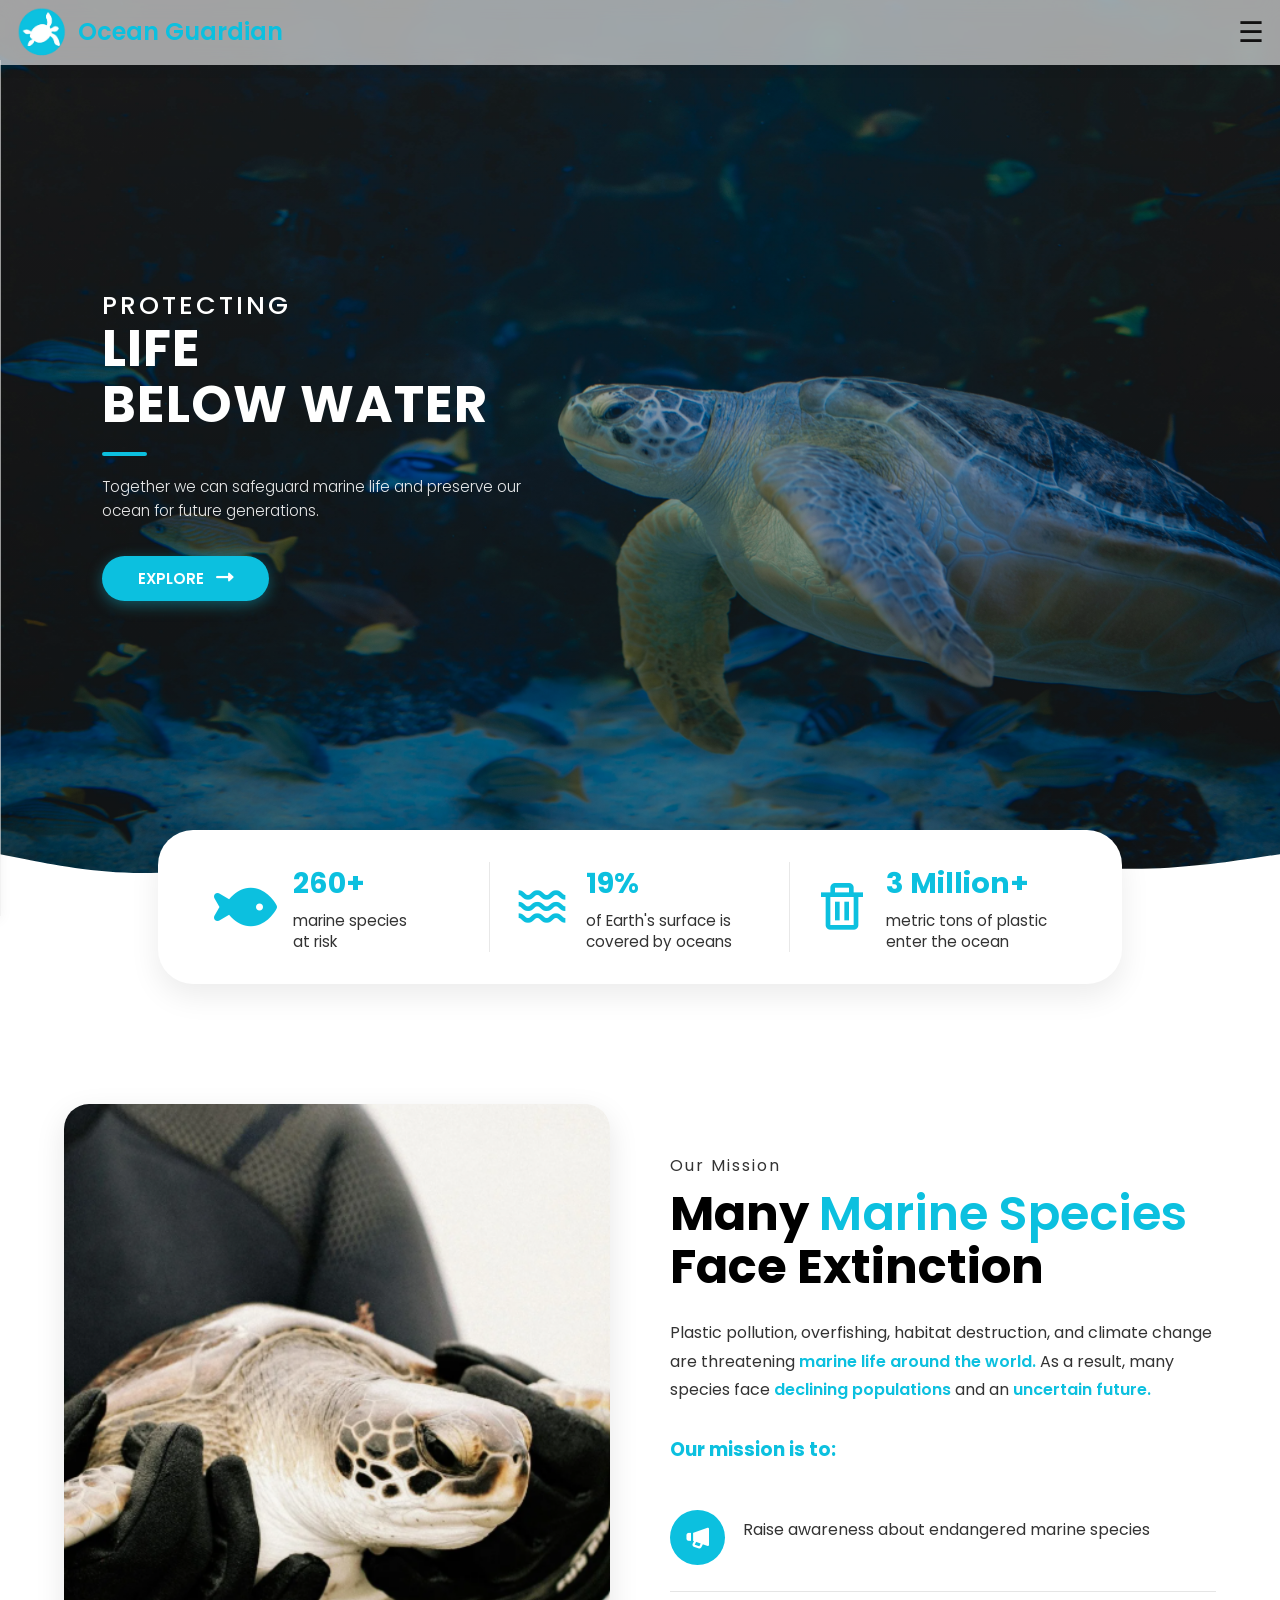
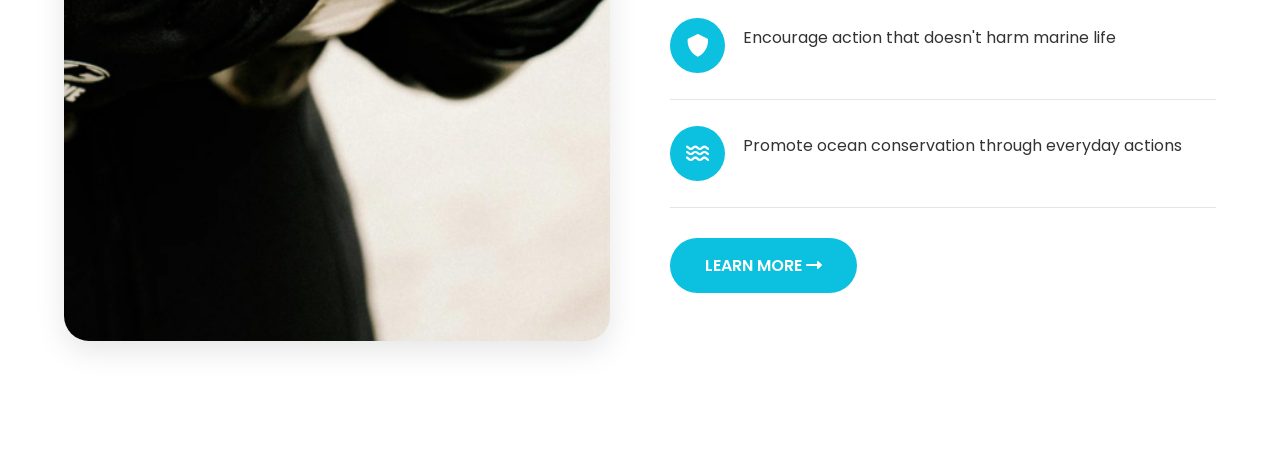
==== index.html @ 1fbb97ce "Add files via upload" ====
<!DOCTYPE html>
<html lang="en">
    <head>
        <meta charset="UTF-8">
        <meta name="viewport" content="width=device-width, initial-scale=1.0">
        <!-- Name & Icon-->
        <title>Ocean Guardian</title>
        <!-- CSS -->
        <link rel="stylesheet" href="style.css">
        <script src="https://unpkg.com/aos@2.3.4/dist/aos.js"></script>
        <link href="https://unpkg.com/aos@2.3.4/dist/aos.css" rel="stylesheet">
        <!-- Font Awesome -->
        <link rel="stylesheet" href="https://cdnjs.cloudflare.com/ajax/libs/font-awesome/6.0.0-beta3/css/all.min.css">
        <!-- Boxicons -->
        <link href='https://unpkg.com/boxicons@2.1.4/css/boxicons.min.css' rel='stylesheet'>
        <!-- Google Fonts -->
        <link href="https://fonts.googleapis.com/css2?family=Poppins:wght@300;400;500;600;700&display=swap" rel="stylesheet">
    </head>
    <body>
        <!--Top Nav Bar-->
        <nav class="top-navbar">
            <div class="logo">
                <img src="Image/oceanguardianlogo.png" alt="Ocean Guardian Logo">

                <div class="logo-text">
                    <h1>Ocean Guardian</h1>
                </div>
            </div>
            <div id="menuToggle" class="hamburger">☰</div>
        </nav>

        <nav id="sidebar" class="sidebar">
            <ul class="sidebar-menu">
                <li><a href="index.html"><i class="bx bx-home"></i> Home</a></li>
                <li class="dropdown">
                    <a href="#"><i class="bx bx-info-circle"></i> About <i class='bx bx-chevron-down dropdown-icon'></i></a>
                    <ul class="dropdown-menu">
                        <li><a href="#">Our Mission</a></li>
                        <li><a href="#">Why was Ocean Guardian Created</a></li>
                        <li><a href="#">FAQ</a></li>
                    </ul>
                </li>
                <a href="#"><i class="bx bx-search"></i> Explore</a>
                <a href="#"><i class="bx bx-bot"></i> Quiz</a>
                <li><a href="#"><i class="bx bx-envelope"></i> Contact</a></li>
            </ul>
        </nav>

        <section class="hero">
            <div class="hero-content" data-aos="fade-right" data-aos-duration="1000">
                <h2>PROTECTING</h2>
                <h1>LIFE <br><span class="highlight">BELOW WATER</span></h1>
                <hr class="hero-divider">
                <p>Together we can safeguard marine life and preserve our ocean for future generations.</p>
                <a href="#our-mission" class="cta-btn">EXPLORE <i class="fas fa-long-arrow-alt-right"></i></a>
            </div>

            <div class="wave-divider">
                <svg xmlns="http://www.w3.org/2000/svg" viewBox="0 0 1440 320" preserveAspectRatio="none">
                    <path fill="#ffffff" fill-opacity="1" d="M0,128L30,149.3C60,171,120,213,180,202.7C240,192,300,128,360,101.3C420,75,480,85,540,117.3C600,149,660,203,720,208C780,213,840,171,900,144C960,117,1020,107,1080,122.7C1140,139,1200,181,1260,186.7C1320,192,1380,160,1410,144L1440,128L1440,320L1410,320C1380,320,1320,320,1260,320C1200,320,1140,320,1080,320C1020,320,960,320,900,320C840,320,780,320,720,320C660,320,600,320,540,320C480,320,420,320,360,320C300,320,240,320,180,320C120,320,60,320,30,320L0,320Z"></path>
                </svg>
            </div>
        </section>

        <section class="stats-section">
            <div class="stats-container" data-aos="fade-up" data-aos-duration="1000">

                <div class="stat-item" data-aos="zoom-in" data-aos-duration="800">
                    <i class="fa-solid fa-fish"></i>
                    <div>
                        <h3><span class="counter" data-target="1000">0</span>+</h3>
                        <p>marine species<br>at risk</p>
                    </div>
                </div>

            <div class="stat-item" data-aos="zoom-in" data-aos-duration="1000">
                <i class="bx bx-water"></i>
                <div>
                    <h3><span class="counter" data-target="71">0</span>%</h3>
                    <p>of Earth's surface is<br>covered by oceans</p>
                </div>
            </div>

            <div class="stat-item" data-aos="zoom-in" data-aos-duration="1200">
                <i class="bx bx-trash"></i>
                <div>
                    <h3><span class="counter" data-target="11">0</span> Million+</h3>
                    <p>metric tons of plastic<br>enter the ocean</p>
                </div>
            </div>
        </section>

        <section class="our-mission" id="our-mission">
            <div class="our-mission-content">

                <div class="mission-image">
                    <img src="Image/homepageourmission.png" alt="Woman holding a sea turtle">
                </div>

                <div class="mission-text">
                    <span class="mission-subtitle" data-aos="fade-up" data-aos-duration="1000">Our Mission</span>
                    <h2 data-aos="fade-up" data-aos-duration="1000">Many <span class="mission-highlight">Marine Species</span><br> Face Extinction</h2>
                    <p data-aos="fade-up" data-aos-duration="1200">Plastic pollution, overfishing, habitat destruction, and climate change are threatening <span class="mission-highlight">marine life around the world.</span> As a result, many species face <span class="mission-highlight">declining populations</span> and an <span class="mission-highlight">uncertain future.</span></p>
                    <h3 data-aos="fade-up" data-aos-duration="1200">Our mission is to:</h3>

                    <div class="mission-item" data-aos="fade-up" data-aos-duration="1400">
                        <i class="bx bxs-megaphone"></i>
                        <p>Raise awareness about endangered marine species</p>
                    </div>

                    <div class="mission-item" data-aos="fade-up" data-aos-duration="1600">
                        <i class="bx bxs-shield"></i>
                        <p>Encourage action that doesn't harm marine life</p>
                    </div>

                    <div class="mission-item" data-aos="fade-up" data-aos-duration="1800">
                        <i class="bx bx-water"></i>
                        <p>Promote ocean conservation through everyday actions</p>
                    </div>

                    <a href="#" class="mission-btn" data-aos="fade-up" data-aos-duration="1000">
                        LEARN MORE <i class="fas fa-long-arrow-alt-right"></i>
                    </a>
                </div>
            </div>
        </section>

        <!-- JavaScript -->
        <script src="app.js"></script>
    </body>
</html>
---- style.css ----
html,
body {
    margin: 0;
    padding: 0;
    overflow-x: hidden;
    font-family: 'Poppins', sans-serif;
    scroll-behavior: smooth;
}

/* NavBar */

.top-navbar {
    position: fixed;
    top: 0;
    left: 0;
    width: 100%;
    height: 65px;
    background: rgba(255, 255, 255, 0.6);
    backdrop-filter: blur(10px);
    -webkit-backdrop-filter: blur(10px);
    display: flex;
    justify-content: space-between;
    align-items: center;
    padding: 0 1rem;
    color: #111;
    z-index: 1100;
    box-sizing: border-box;
}

.logo {
    color: #111;
    font-weight: 700;
    font-size: 1.4rem;
}

.hamburger {
    font-size: 1.8rem;
    cursor: pointer;
    color: #111;
    transition: transform 0.3s ease;
}

.hamburger:hover {
    transform: scale(1.1);
}

/* Side Bar */

.sidebar {
    position: fixed;
    top: 60px;
    left: -250px;
    width: 250px;
    height: calc(100% - 60px);
    background: rgba(255, 255, 255, 0.6);
    backdrop-filter: blur(14px);
    -webkit-backdrop-filter: blur(14px);
    border-right: 1px solid rgba(0,0,0,0.05);
    transition: left 0.3s ease;
    z-index: 1050;
    padding-top: 1rem;
}

.sidebar.active {
    left: 0;
}

.sidebar-header {
    text-align: center;
    padding: 10px 0;
    font-size: 1.5rem;
    font-weight: bold;
    border-bottom: 1px solid rgba(255, 255, 255, 0.1);
}

.sidebar-menu {
    list-style: none;
    padding: 0;
    margin: 0;
}

.sidebar-menu li {
    position: relative;
}

.sidebar-menu a {
    display: flex;
    align-items: center;
    padding: 0.75rem 1rem;
    text-decoration: none;
    color: #111;
    font-size: 1rem;
    transition: background 0.3s ease, color 0.3s ease;
    cursor: pointer;
}

.sidebar-menu a i {
    margin-right: 0.75rem;
    font-size: 1.2rem;
}

.sidebar-menu a:hover,
.sidebar-menu li.active {
    background: rgba(0, 0, 0, 0.05);
}

.dropdown-menu {
    list-style: none;
    padding: 0;
    display: none;
    flex-direction: column;
}

.dropdown-menu li a {
    padding-left: 40px;
    font-size: 0.95rem;
}

.dropdown.active .dropdown-menu {
    display: flex;
}

.dropdown-icon {
    color: #000;
    margin-left: auto;
    transition: transfrom 0.3s ease;
}

.dropdown.active .dropdown-icon {
    transform: rotate(180deg);
}

.top-navbar, .sidebar {
    box-shadow: 0 4px 12px rgba(0,0,0,0.05);
}

.logo {
    display: flex;
    align-items: center;
    gap: 10px;
    color: #111;
    font-weight: 700;
    font-size: 1.4rem;
}

.logo img {
    width: 52px;
    height: 52px;
    object-fit: contain;
}

.logo-text {
    display: flex;
    flex-direction: column;
}

.logo-text h1 {
    margin: 0 0 2px 0;
    font-size: 1.5rem;
    line-height: 1;
    color: #0cc0df;
    font-weight: 600;
}

.logo-text p {
    margin: 0;
    font-size: 0.8rem;
    color: #444;
    font-weight: 600;
}

/* Hero Section */

.hero {
    margin-top: 0;
    height: 100vh;
    width: 100vw;
    position: relative;
    background: linear-gradient(rgba(0, 0, 0, 0.25), rgba(0, 0, 0, 0.45)), url('Image/herosectionimage.jpg') no-repeat center center/cover;
    display: flex;
    align-items: center;
    padding: 0 8%;
    box-sizing: border-box;
    overflow: hidden;
    transition: margin-left 0.3s ease, width 0.3s ease;
}

.hero-content {
    max-width: 480px;
    color: #ffffff;
    z-index: 10;
    transition: max-width 0.3s ease;
}

.hero-content h2 {
    font-size: 1.6rem;
    font-weight: 500;
    letter-spacing: 3px;
    margin: 0 0 0.5rem 0;
    line-height: 0.5;
}

.hero-content h1 {
    font-size: 3.2rem;
    font-weight: 700;
    letter-spacing: 1px;
    margin: 0 0 1.2rem 0;
    line-height: 1.1;
}

.hero-content p {
    font-size: 0.95rem;
    font-weight: 300;
    line-height: 1.6;
    margin-bottom: 2rem;
    max-width: 420px;
    color: rgba(255, 255, 255, 0.9);
}

/* Divider */
.hero-divider {
    width: 45px;
    max-width: 45px;
    height: 4px;
    background-color: #0cc0df;
    border: none;
    margin: 1.2rem 0;
    border-radius: 2px;
}

/* Call to Action Button */
.cta-btn {
    display: inline-flex;
    align-items: center;
    gap: 12px;
    background-color: #0cc0df;
    color: #ffffff;
    text-decoration: none;
    padding: 0.7rem 2.2rem;
    font-size: 0.95rem;
    font-weight: 600;
    border-radius: 50px;
    transition: background 0.3s ease, transform 0.2s ease;
    box-shadow: 0 4px 15px rgba(12, 192, 223, 0.4);
}

.cta-btn i {
    font-size: 1.1rem;
    transition: transform 0.3s ease;
}

.cta-btn:hover {
    background-color: #0aa8c4;
    transform: translateY(-2px);
}

.cta-btn:hover i {
    transform: translateX(5px);
}

/* Mobile Hero section */
@media (max-width: 768px) {
    .hero {
        padding: 0 5%;
    }
    
    .hero-content h2 {
        font-size: 1.4rem;
    }
    
    .hero-content h1 {
        font-size: 2.6rem;
    }
    
    .hero-content p {
        font-size: 0.9rem;
    }
}

/* Wave Divider */

.wave-divider {
    position: absolute;
    bottom: -2px;
    left: -1px;
    width: calc(100% + 2px);
    line-height: 0;
    z-index: 5;
}

.wave-divider svg {
    display: block;
    width: 100%;
    height: 80px;
}

/* Stats Section */

.stats-section {
    position: relative;
    margin-top: -70px;
    z-index: 20;
    padding: 0 5%;
}

.stats-container {
    background: #fff;
    border-radius: 35px;
    box-shadow: 0 12px 30px rgba(0,0,0,0.08);
    display: grid;
    grid-template-columns: repeat(3, 1fr);
    max-width: 900px;
    margin: 0 auto;
    padding: 2rem;
}

.stat-item {
    display: flex;
    align-items: center;
    gap: 1rem;
    padding: 0 1.5rem;
}

.stat-item:not(:last-child) {
    border-right: 1px solid #e8e8e8;
}

.stat-item i {
    font-size: 3.5rem;
    color: #0cc0df;
}

.stat-item h3 {
    margin: 0;
    color: #0cc0df;
    font-size: 1.8rem;
    font-weight: 700;
}

.stat-item p {
    margin: 0.3rem 0 0;
    color: #333;
    line-height: 1.4;
    font-size: 0.95rem;
}

/* Mobile Stats Section */

@media (max-width: 768px){
    .stats-container {
        display: grid;
        grid-template-columns: 1fr;
    }

    .stat-item:not(:last-child) {
        border-right: none;
        border-bottom: 1px solid #e8e8e8;
    }

    .stat-item {
        width: 100%;
        justify-content: center;
    }
}

/* Homepage our mission section */

.our-mission {
    padding: 120px 5%;
}

.our-mission-content {
    display: flex;
    align-items: center;
    gap: 60px;
    max-width: 1200px;
    margin: auto;
}

.mission-image {
    flex: 1;
}

.mission-image img {
    width: 100%;
    border-radius: 25px;
    display: block;
    box-shadow: 0 10px 30px rgba(0, 0, 0, 0.1);
}

.mission-text {
    flex: 1;
}

.mission-subtitle {
    font-size: 1rem;
    letter-spacing: 2px;
    color: #333;
}

.mission-text h2 {
    font-size: 3rem;
    line-height: 1.1;
    margin: 10px 0 25px;
}

.mission-highlight {
    color: #0cc0df;
    font-weight: 600;
}

.mission-text p {
    line-height: 1.8;
    color: #333;
    margin-bottom: 30px;
}

.mission-text h3 {
    color: #0cc0df;
    margin-bottom: 20px;
}

.mission-item {
    display: flex;
    align-items: center;
    gap: 18px;
    padding: 16px 0;
    border-bottom: 1px solid #e5e5e5;
}

.mission-item i {
    width: 55px;
    height: 55px;
    display: flex;
    justify-content: center;
    align-items: center;
    background: #0cc0df;
    color: #ffffff;
    border-radius: 50%;
    font-size: 1.7rem;
}

.mission-btn {
    display: inline-block;
    margin-top: 30px;
    background: #0cc0df;
    color: #ffffff;
    text-decoration: none;
    padding: 15px 35px;
    border-radius: 50px;
    font-weight: 600;
    transition: background 0.3s ease, transform 0.2s ease;
}

.mission-btn:hover {
    background: #0aa8c4;
    transform: translateY(-3px);
}
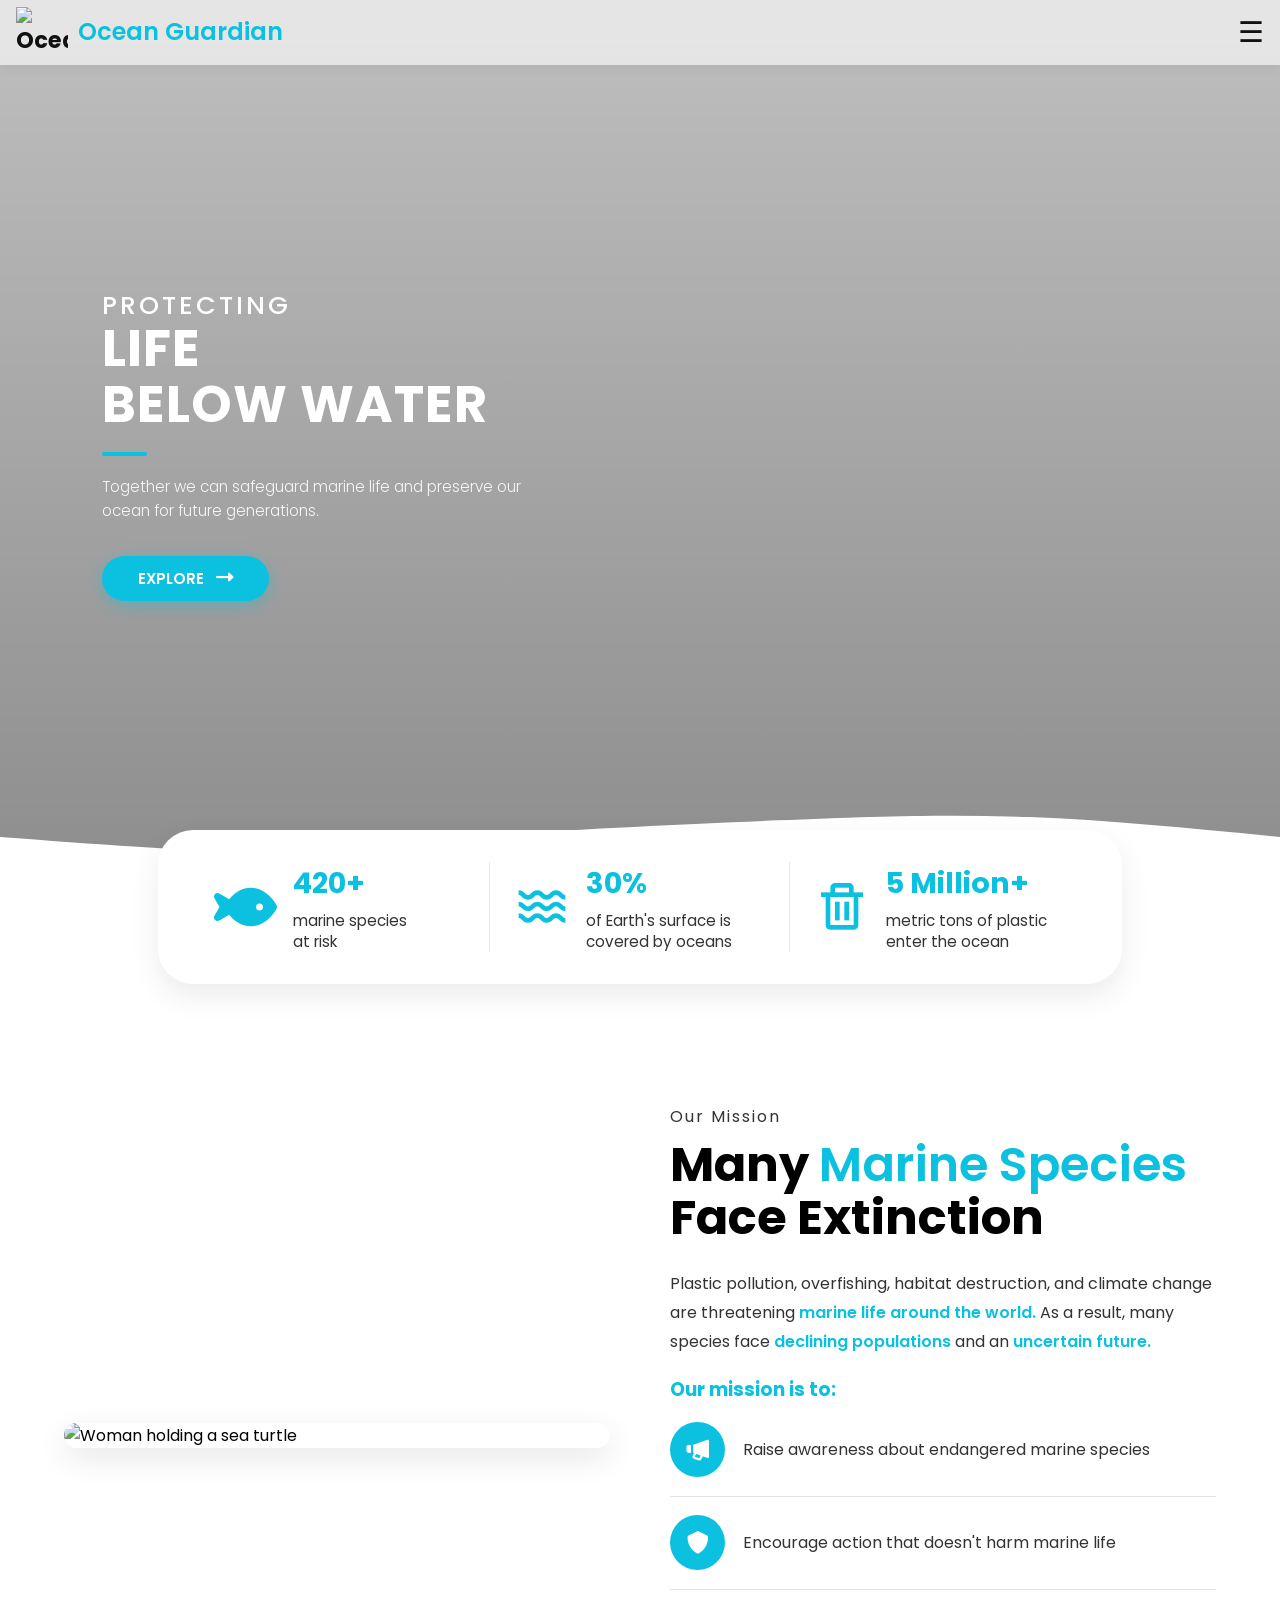
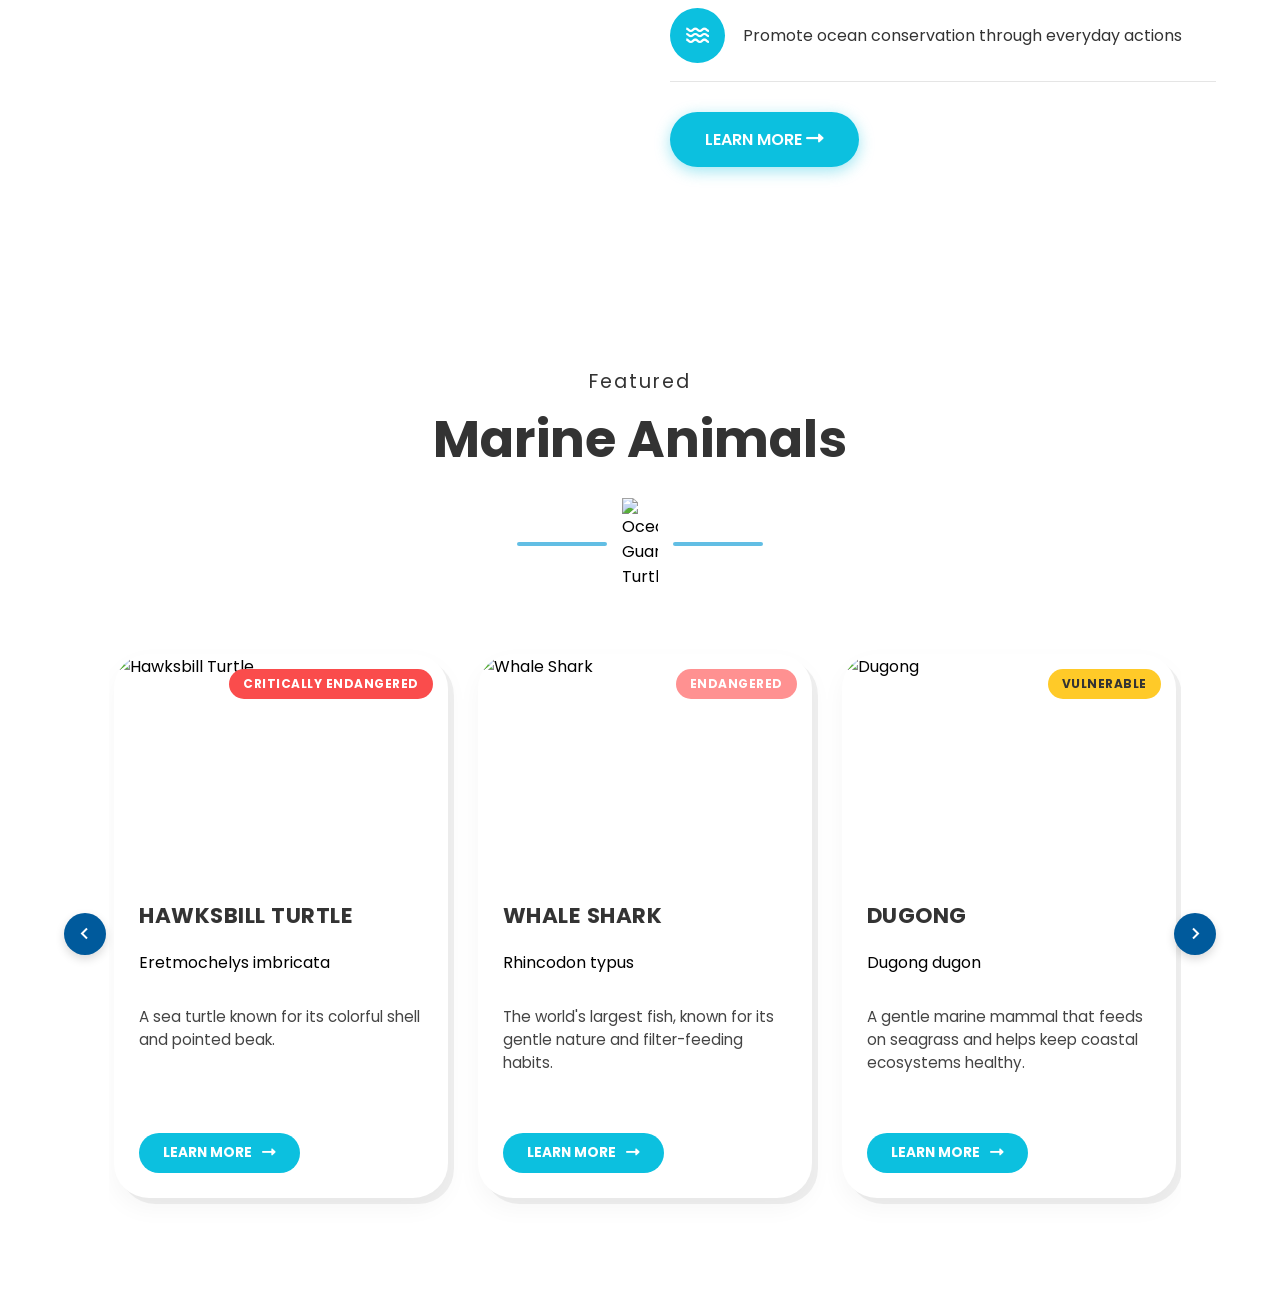
==== commit 4796fe0d: "Add files via upload" ====
--- a/index.html
+++ b/index.html
@@ -7,6 +7,7 @@
         <title>Ocean Guardian</title>
         <!-- CSS -->
         <link rel="stylesheet" href="style.css">
+        <!-- AOS -->
         <script src="https://unpkg.com/aos@2.3.4/dist/aos.js"></script>
         <link href="https://unpkg.com/aos@2.3.4/dist/aos.css" rel="stylesheet">
         <!-- Font Awesome -->
@@ -40,7 +41,7 @@
                         <li><a href="#">FAQ</a></li>
                     </ul>
                 </li>
-                <a href="#"><i class="bx bx-search"></i> Explore</a>
+                <a href="explore.html"><i class="bx bx-search"></i> Explore</a>
                 <a href="#"><i class="bx bx-bot"></i> Quiz</a>
                 <li><a href="#"><i class="bx bx-envelope"></i> Contact</a></li>
             </ul>
@@ -55,9 +56,34 @@
                 <a href="#our-mission" class="cta-btn">EXPLORE <i class="fas fa-long-arrow-alt-right"></i></a>
             </div>
 
-            <div class="wave-divider">
-                <svg xmlns="http://www.w3.org/2000/svg" viewBox="0 0 1440 320" preserveAspectRatio="none">
-                    <path fill="#ffffff" fill-opacity="1" d="M0,128L30,149.3C60,171,120,213,180,202.7C240,192,300,128,360,101.3C420,75,480,85,540,117.3C600,149,660,203,720,208C780,213,840,171,900,144C960,117,1020,107,1080,122.7C1140,139,1200,181,1260,186.7C1320,192,1380,160,1410,144L1440,128L1440,320L1410,320C1380,320,1320,320,1260,320C1200,320,1140,320,1080,320C1020,320,960,320,900,320C840,320,780,320,720,320C660,320,600,320,540,320C480,320,420,320,360,320C300,320,240,320,180,320C120,320,60,320,30,320L0,320Z"></path>
+            <div class="wave-container">
+                <!-- SVG -->
+                <svg width="100%" height="100%" id="svg" viewBox="0 0 1440 590" preserveAspectRatio="none" xmlns="http://www.w3.org/2000/svg" class="transition duration-300 ease-in-out delay-150">
+                    <style>
+          .path-0{
+            animation:pathAnim-0 4s;
+            animation-timing-function: linear;
+            animation-iteration-count: infinite;
+          }
+          @keyframes pathAnim-0{
+            0%{
+              d: path("M 0,600 L 0,225 C 113.04306220095694,267.488038277512 226.08612440191388,309.97607655502395 306,309 C 385.9138755980861,308.02392344497605 432.6985645933014,263.5837320574162 527,225 C 621.3014354066986,186.41626794258374 763.1196172248805,153.68899521531102 875,131 C 986.8803827751195,108.31100478468898 1068.822966507177,95.6602870813397 1158,113 C 1247.177033492823,130.3397129186603 1343.5885167464116,177.66985645933016 1440,225 L 1440,600 L 0,600 Z");
+            }
+            25%{
+              d: path("M 0,600 L 0,225 C 117.70334928229664,174.92344497607655 235.40669856459328,124.8468899521531 328,120 C 420.5933014354067,115.1531100478469 488.07655502392345,155.53588516746416 580,198 C 671.9234449760766,240.46411483253584 788.2870813397129,285.00956937799043 879,276 C 969.7129186602871,266.99043062200957 1034.7751196172248,204.42583732057417 1124,187 C 1213.2248803827752,169.57416267942583 1326.6124401913876,197.28708133971293 1440,225 L 1440,600 L 0,600 Z");
+            }
+            50%{
+              d: path("M 0,600 L 0,225 C 79.31100478468898,178.16746411483254 158.62200956937795,131.33492822966508 253,153 C 347.37799043062205,174.66507177033492 456.82296650717706,264.82775119617224 554,289 C 651.1770334928229,313.17224880382776 736.0861244019139,271.354066985646 828,226 C 919.9138755980861,180.64593301435403 1018.8325358851675,131.755980861244 1122,131 C 1225.1674641148325,130.244019138756 1332.5837320574162,177.622009569378 1440,225 L 1440,600 L 0,600 Z");
+            }
+            75%{
+              d: path("M 0,600 L 0,225 C 68.88038277511961,205.14354066985646 137.76076555023923,185.2870813397129 238,159 C 338.2392344497608,132.7129186602871 469.8373205741626,99.99521531100478 568,120 C 666.1626794258374,140.00478468899522 730.8899521531101,212.73205741626793 818,211 C 905.1100478468899,209.26794258373207 1014.6028708133972,133.07655502392345 1122,123 C 1229.3971291866028,112.92344497607655 1334.6985645933014,168.96172248803828 1440,225 L 1440,600 L 0,600 Z");
+            }
+            100%{
+              d: path("M 0,600 L 0,225 C 113.04306220095694,267.488038277512 226.08612440191388,309.97607655502395 306,309 C 385.9138755980861,308.02392344497605 432.6985645933014,263.5837320574162 527,225 C 621.3014354066986,186.41626794258374 763.1196172248805,153.68899521531102 875,131 C 986.8803827751195,108.31100478468898 1068.822966507177,95.6602870813397 1158,113 C 1247.177033492823,130.3397129186603 1343.5885167464116,177.66985645933016 1440,225 L 1440,600 L 0,600 Z");
+            }
+          }
+                    </style>
+                    <path d="M 0,600 L 0,225 C 113.04306220095694,267.488038277512 226.08612440191388,309.97607655502395 306,309 C 385.9138755980861,308.02392344497605 432.6985645933014,263.5837320574162 527,225 C 621.3014354066986,186.41626794258374 763.1196172248805,153.68899521531102 875,131 C 986.8803827751195,108.31100478468898 1068.822966507177,95.6602870813397 1158,113 C 1247.177033492823,130.3397129186603 1343.5885167464116,177.66985645933016 1440,225 L 1440,600 L 0,600 Z" stroke="none" stroke-width="0" fill="#ffffff" fill-opacity="1" class="transition-all duration-300 ease-in-out delay-150 path-0"></path>
                 </svg>
             </div>
         </section>
@@ -118,9 +144,229 @@
                         <p>Promote ocean conservation through everyday actions</p>
                     </div>
 
-                    <a href="#" class="mission-btn" data-aos="fade-up" data-aos-duration="1000">
-                        LEARN MORE <i class="fas fa-long-arrow-alt-right"></i>
-                    </a>
+                    <a href="#" class="mission-btn" data-aos="fade-up" data-aos-duration="1000">LEARN MORE <i class="fas fa-long-arrow-alt-right"></i></a>
+                </div>
+            </div>
+        </section>
+
+        <section class="featured-animals" id="explore">
+            <div class="section-header"  data-aos="fade-up" data-aos-duration="1000">
+                <span class="featured-subtitle">Featured</span>
+                <h2>Marine Animals</h2>
+                <div class="divider">
+                    <span></span>
+                    <img src="Image/turtle.png" alt="Ocean Guardian Turtle" class="turtle-icon">
+                    <span></span>
+                </div>
+            </div>
+
+            <div class="slider-wrapper" data-aos="fade-up" data-aos-duration="1200">
+                <button class="slide-arrow prev-btn" id="prevbtn">
+                    <i class="bx bx-chevron-left"></i>
+                </button>
+                <button class="slide-arrow next-btn" id="nextbtn">
+                    <i class="bx bx-chevron-right"></i>
+                </button>
+
+                <div class="slider-container" data-aos="fade-up" data-aos-duration="1000">
+                    <div class="slider-track" id="slidertrack">
+
+                        <!-- Hawksbill Turtle-->
+                        <div class="animal-card">
+                            <div class="card-image-wrapper">
+                                <img src="Image/hawksbillturtle.png" alt="Hawksbill Turtle">
+                                <span class="badge badge-crit">Critically endangered</span>
+                            </div>
+                            <div class="card-content">
+                                <h3>HAWKSBILL TURTLE</h3>
+                                <p class="scientific-name">Eretmochelys imbricata</p>
+                                <p class="description">A sea turtle known for its colorful shell and pointed beak.</p>
+                                <a href="#" class="card-btn">LEARN MORE <i class="fas fa-long-arrow-alt-right"></i></a>
+                            </div>
+                        </div>
+
+                        <!-- Whale Shark-->
+                        <div class="animal-card">
+                            <div class="card-image-wrapper">
+                                <img src="Image/whaleshark.png" alt="Whale Shark">
+                                <span class="badge badge-endangered">Endangered</span>
+                            </div>
+                            <div class="card-content">
+                                <h3>WHALE SHARK</h3>
+                                <p class="scientific-name">Rhincodon typus</p>
+                                <p class="description">The world's largest fish, known for its gentle nature and filter-feeding habits.</p>
+                                <a href="#" class="card-btn">LEARN MORE <i class="fas fa-long-arrow-alt-right"></i></a>
+                            </div>
+                        </div>
+
+                         <!--Dugong-->
+                        <div class="animal-card">
+                            <div class="card-image-wrapper">
+                                <img src="Image/dugong.png" alt="Dugong">
+                                <span class="badge badge-vulnerable">Vulnerable</span>
+                            </div>
+                            <div class="card-content">
+                                <h3>DUGONG</h3>
+                                <p class="scientific-name">Dugong dugon</p>
+                                <p class="description">A gentle marine mammal that feeds on seagrass and helps keep coastal ecosystems healthy.</p>
+                                <a href="#" class="card-btn">LEARN MORE <i class="fas fa-long-arrow-alt-right"></i></a>
+                            </div>
+                        </div>
+
+                         <!-- Humphead Wrasse-->
+                        <div class="animal-card">
+                            <div class="card-image-wrapper">
+                                <img src="Image/humpheadwrasse.png" alt="Humphead Wrasse">
+                                <span class="badge badge-endangered">Endangered</span>
+                            </div>
+                            <div class="card-content">
+                                <h3>HUMPHEAD WRASSE</h3>
+                                <p class="scientific-name">Cheilinus undulatus</p>
+                                <p class="description">A giant reef fish recognized for its large forehead and vibrant blue-green colors.</p>
+                                <a href="#" class="card-btn">LEARN MORE <i class="fas fa-long-arrow-alt-right"></i></a>
+                            </div>
+                        </div>
+
+                          <!-- Oceanic Manta Ray-->
+                        <div class="animal-card">
+                            <div class="card-image-wrapper">
+                                <img src="Image/oceanicmantaray.png" alt="Oceanic Manta Ray">
+                                <span class="badge badge-endangered">Endangered</span>
+                            </div>
+                            <div class="card-content">
+                                <h3>OCEANIC MANTA RAY</h3>
+                                <p class="scientific-name">Mobula birostris</p>
+                                <p class="description">A graceful giant ray known for its wide wingspan and gentle movements through open oceans.</p>
+                                <a href="#" class="card-btn">LEARN MORE <i class="fas fa-long-arrow-alt-right"></i></a>
+                            </div>
+                        </div>
+
+                        <!-- Oceanic Whitetip Shark-->
+                        <div class="animal-card">
+                            <div class="card-image-wrapper">
+                                <img src="Image/oceanicwhitetipshark.png" alt="Oceanic Whitetip Shark">
+                                <span class="badge badge-crit">Critically endangered</span>
+                            </div>
+                            <div class="card-content">
+                                <h3>OCEANIC WHITETIP SHARK</h3>
+                                <p class="scientific-name">Carcharhinus longimanus</p>
+                                <p class="description">A powerful ocean predator recognized for its long, white-tipped fins and wide-ranging habitat.</p>
+                                <a href="#" class="card-btn">LEARN MORE <i class="fas fa-long-arrow-alt-right"></i></a>
+                            </div>
+                        </div>
+
+                        <!-- Blue Whale-->
+                        <div class="animal-card">
+                            <div class="card-image-wrapper">
+                                <img src="Image/bluewhale.png" alt="Blue Whale">
+                                <span class="badge badge-endangered">Endangered</span>
+                            </div>
+                            <div class="card-content">
+                                <h3>BLUE WHALE</h3>
+                                <p class="scientific-name">Balaenoptera musculus</p>
+                                <p class="description">A massive marine mammal known as the largest animal ever to live on Earth.</p>
+                                <a href="#" class="card-btn">LEARN MORE <i class="fas fa-long-arrow-alt-right"></i></a>
+                            </div>
+                        </div>
+
+                        <!-- North Atlantic Right Whale-->
+                        <div class="animal-card">
+                            <div class="card-image-wrapper">
+                                <img src="Image/northatlanticrightwhale.png" alt="North Atlantic Right Whale">
+                                <span class="badge badge-crit">Critically endangered</span>
+                            </div>
+                            <div class="card-content">
+                                <h3>NORTH ATLANTIC RIGHT WHALE</h3>
+                                <p class="scientific-name">Eubalaena glacialis</p>
+                                <p class="description">A rare whale known for its massive body, slow movements, and long migrations along the Atlantic coast.</p>
+                                <a href="#" class="card-btn">LEARN MORE <i class="fas fa-long-arrow-alt-right"></i></a>
+                            </div>
+                        </div>
+
+                        <!-- Sperm Whale-->
+                        <div class="animal-card">
+                            <div class="card-image-wrapper">
+                                <img src="Image/spermwhale.png" alt="Sperm Whale">
+                                <span class="badge badge-vulnerable">Vulnerable</span>
+                            </div>
+                            <div class="card-content">
+                                <h3>SPERM WHALE</h3>
+                                <p class="scientific-name">Physeter macrocephalus</p>
+                                <p class="description">A deep-diving whale famous for its enormous head and ability to hunt giant squid.</p>
+                                <a href="#" class="card-btn">LEARN MORE <i class="fas fa-long-arrow-alt-right"></i></a>
+                            </div>
+                        </div>
+
+                        <!-- Bigeye Thresher-->
+                        <div class="animal-card">
+                            <div class="card-image-wrapper">
+                                <img src="Image/bigeyethresher.png" alt="Bigeye Thresher">
+                                <span class="badge badge-vulnerable">Vulnerable</span>
+                            </div>
+                            <div class="card-content">
+                                <h3>BIGEYE THRESHER</h3>
+                                <p class="scientific-name">Alopias superciliosus</p>
+                                <p class="description">A unique shark known for its enormous eyes and long tail used to stun prey.</p>
+                                <a href="#" class="card-btn">LEARN MORE <i class="fas fa-long-arrow-alt-right"></i></a>
+                            </div>
+                        </div>
+
+                        <!-- Bluntnose Sixgill Shark -->
+                        <div class="animal-card">
+                            <div class="card-image-wrapper">
+                                <img src="Image/bluntnosesixgillshark.png" alt="Bluntnose Sixgill Shark">
+                                <span class="badge badge-vulnerable">Vulnerable</span>
+                            </div>
+                            <div class="card-content">
+                                <h3>BLUNTNOSE SIXGILL SHARK</h3>
+                                <p class="scientific-name">Hexanchus griseus</p>
+                                <p class="description">A deep-sea shark recognized for its six gill slits and powerful body adapted to life in dark ocean depths.</p>
+                                <a href="#" class="card-btn">LEARN MORE <i class="fas fa-long-arrow-alt-right"></i></a>
+                            </div>
+                        </div>
+
+                        <!-- Bigeye Tuna -->
+                        <div class="animal-card">
+                            <div class="card-image-wrapper">
+                                <img src="Image/bigeyetuna.png" alt="Bigeye Tuna">
+                                <span class="badge badge-vulnerable">Vulnerable</span>
+                            </div>
+                            <div class="card-content">
+                                <h3>BIGEYE TUNA</h3>
+                                <p class="scientific-name">Thunnus obesus</p>
+                                <p class="description">A fast-swimming tuna recognized for its large eyes and ability to dive into deep waters.</p>
+                                <a href="#" class="card-btn">LEARN MORE <i class="fas fa-long-arrow-alt-right"></i></a>
+                            </div>
+                        </div>
+
+                        <!-- Portuguese Dogfish-->
+                        <div class="animal-card">
+                            <div class="card-image-wrapper">
+                                <img src="Image/portuguesedogfish.png" alt="Portuguese Dogfish">
+                                <span class="badge badge-nt">Near Threatened</span>
+                            </div>
+                            <div class="card-content">
+                                <h3>PORTUGUESE DOGFISH</h3>
+                                <p class="scientific-name">Centroscymnus coelolepis</p>
+                                <p class="description">A deep-sea shark known for its dark coloration and ability to thrive in the ocean's deepest waters.</p>
+                                <a href="#" class="card-btn">LEARN MORE <i class="fas fa-long-arrow-alt-right"></i></a>
+                            </div>
+                        </div>
+
+                        <!-- Sulawesi Coelacanth-->
+                        <div class="animal-card">
+                            <div class="card-image-wrapper">
+                                <img src="Image/sulawesicoelacanth.png" alt="Sulawesi Coelacanth">
+                                <span class="badge badge-vulnerable">Vulnerable</span>
+                            </div>
+                            <div class="card-content">
+                                <h3>SULAWESI COELACANTH</h3>
+                                <p class="scientific-name">Latimeria menadoensis</p>
+                                <p class="description">A rare ancient fish often called a "living fossil" because it has existed for millions of years.</p>
+                                <a href="#" class="card-btn">LEARN MORE <i class="fas fa-long-arrow-alt-right"></i></a>
+                            </div>
+                        </div>
+                    </div>
                 </div>
             </div>
         </section>
--- a/style.css
+++ b/style.css
@@ -56,13 +56,15 @@
     backdrop-filter: blur(14px);
     -webkit-backdrop-filter: blur(14px);
     border-right: 1px solid rgba(0,0,0,0.05);
-    transition: left 0.3s ease;
+    transition: left 0.3s ease, visibility 0.3s ease;
     z-index: 1050;
     padding-top: 1rem;
+    visibility: hidden;
 }
 
 .sidebar.active {
     left: 0;
+    visibility: visible;
 }
 
 .sidebar-header {
@@ -174,7 +176,7 @@
 .hero {
     margin-top: 0;
     height: 100vh;
-    width: 100vw;
+    width: 100%;
     position: relative;
     background: linear-gradient(rgba(0, 0, 0, 0.25), rgba(0, 0, 0, 0.45)), url('Image/herosectionimage.jpg') no-repeat center center/cover;
     display: flex;
@@ -261,37 +263,64 @@
 /* Mobile Hero section */
 @media (max-width: 768px) {
     .hero {
-        padding: 0 5%;
+        padding: 80px 6% 60px 6%;
+        display: flex;
+        flex-direction: column;
+        justify-content: center;
+        align-items: center;
+        text-align: center;
+    }
+
+    .hero-content {
+        max-width: 100%;
     }
     
     .hero-content h2 {
-        font-size: 1.4rem;
+        font-size: 1.2rem;
+        letter-spacing: 2px;
+        margin-bottom: 0.8rem;
     }
     
     .hero-content h1 {
-        font-size: 2.6rem;
+        font-size: 2.4rem;
+        line-height: 1.2;
+        margin-bottom: 1rem;
     }
     
     .hero-content p {
-        font-size: 0.9rem;
+        font-size: 0.95rem;
+        line-height: 1.6;
+        margin-bottom: 2rem;
+        margin-left: auto;
+        margin-right: auto;
+    }
+
+    .hero-divider {
+        margin: 1rem auto;
+    }
+
+    .cta-btn {
+        margin-top: -20px;
     }
 }
 
 /* Wave Divider */
 
-.wave-divider {
+.wave-container {
     position: absolute;
     bottom: -2px;
-    left: -1px;
-    width: calc(100% + 2px);
-    line-height: 0;
-    z-index: 5;
-}
-
-.wave-divider svg {
+    left: 0;
+    right: 0;
+    width: 100%;
+    height: 105px;
+    z-index: 1;
+    overflow: hidden;
+}
+
+.wave-container svg {
+    width: 100%;
+    height: 100%;
     display: block;
-    width: 100%;
-    height: 80px;
 }
 
 /* Stats Section */
@@ -360,6 +389,7 @@
     .stat-item {
         width: 100%;
         justify-content: center;
+        align-items: center;
     }
 }
 
@@ -412,12 +442,12 @@
 .mission-text p {
     line-height: 1.8;
     color: #333;
-    margin-bottom: 30px;
+    margin-bottom: 15px;
 }
 
 .mission-text h3 {
     color: #0cc0df;
-    margin-bottom: 20px;
+    margin-bottom: 0px;
 }
 
 .mission-item {
@@ -449,10 +479,277 @@
     padding: 15px 35px;
     border-radius: 50px;
     font-weight: 600;
-    transition: background 0.3s ease, transform 0.2s ease;
+    transition: all 0.3s ease;
+    box-shadow: 0 4px 15px rgba(12, 192, 223, 0.4);
+}
+
+.mission-btn i {
+    font-size: 1.1rem;
+    transition: transform 0.3s ease;
 }
 
 .mission-btn:hover {
-    background: #0aa8c4;
-    transform: translateY(-3px);
+    background-color: #0aa8c4;
+    transform: translateY(-5px);
+}
+
+.mission-btn:hover i {
+    transform: translateX(5px);
+}
+
+/* Featured marine life section */
+
+.featured-animals {
+    padding: 80px 5%;
+    background-color: #ffffff;
+    position: relative;
+}
+
+.section-header {
+    text-align: center;
+    margin-bottom: 50px;
+}
+
+.featured-subtitle {
+    font-size: 1.2rem;
+    letter-spacing: 2px;
+    color: #333;
+    font-weight: 400;
+}
+
+.section-header h2 {
+    font-size: 3.2rem;
+    font-weight: 700;
+    margin: 5px 0 15px 0;
+    color: #333;
+}
+
+.slider-divider {
+    display: flex;
+    align-items: center;
+    justify-content: center;
+    gap: 15px;
+    max-width: 300px;
+    margin: 0 auto;
+}
+
+.slider-divider::before,
+.slider-divider::after {
+    content: "";
+    flex: 1;
+    height: 3px;
+    background-color: #0cc0df;
+    border-radius: 2px;
+}
+
+.slider-divider i {
+    font-size: 1.8rem;
+    color: #0cc0df;
+}
+
+.slider-wrapper {
+    position: relative;
+    max-width: 1240px;
+    margin: 0 auto;
+    padding: 0 45px;
+}
+
+.slider-container {
+    overflow: hidden;
+    width: 100%;
+    padding: 15px 5px 30px 5px;
+}
+
+.slider-track {
+    display: flex;
+    gap: 30px;
+    transition: transform 0.5s cubic-bezier(0.25, 1, 0.5, 1);
+    will-change: transform;
+}
+
+.animal-card {
+    flex: 0 0 calc(33.333% - 20px);
+    min-width: calc(33.333% - 20px);
+    background: #ffffff;
+    border-radius: 35px;
+    overflow: hidden;
+    box-shadow: 6px 6px 0px rgba(0, 0, 0, 0.06), 0px 10px 25px rgba(0, 0, 0, 0.04);
+    display: flex;
+    flex-direction: column;
+}
+
+.card-image-wrapper {
+    position: relative;
+    height: 220px;
+    width: 100%;
+}
+
+.card-image-wrapper img {
+    width: 100%;
+    height: 100%;
+    object-fit: cover;
+}
+
+.badge {
+    position: absolute;
+    top: 15px;
+    right: 15px;
+    padding: 6px 14px;
+    font-size: 0.75rem;
+    font-weight: 700;
+    border-radius: 20px;
+    color: #ffffff;
+    text-transform: uppercase;
+    letter-spacing: 0.5px;
+}
+
+.badge-crit {
+    background-color: #fa4c4c;
+}
+
+.badge-endangered {
+    background-color: #ff9191;
+}
+
+.badge-vulnerable {
+    background-color: #ffca28;
+    color: #333;
+}
+
+.badge-nt {
+    background-color: #4db6ac;
+}
+
+.card-content {
+    padding: 25px;
+    display: flex;
+    flex-direction: column;
+    flex-grow: 1;
+}
+
+.card-content h3 {
+    margin: 0 0 2px 0;
+    font-size: 1.35rem;
+    font-weight: 700;
+    color: #333;
+    letter-spacing: 0.5px;
+}
+
+.scientiic-name {
+    margin: 0 0 12px 0;
+    font-size: 0.85rem;
+    font-style: italic;
+    color: #666;
+}
+
+.description {
+    font-size: 0.95rem;
+    line-height: 1.5;
+    color: #444;
+    margin-bottom: 25px;
+    flex-grow: 1;
+}
+
+.card-btn {
+    display: inline-flex;
+    align-items: center;
+    align-self: flex-start;
+    gap: 10px;
+    background-color: #0cc0df;
+    color: #ffffff;
+    text-decoration: none;
+    padding: 10px 24px;
+    font-size: 0.85rem;
+    font-weight: 700;
+    border-radius: 50px;
+    transition: all 0.3s ease;
+}
+
+.card btn i {
+    font-size: 0.95rem;
+    transition: transform 0.3s ease;
+}
+
+.card-btn:hover {
+    background-color: #0aa8c4;
+}
+
+.card-btn:hover i {
+    transform: translateX(4px);
+}
+
+.slide-arrow {
+    position: absolute;
+    top: 50%;
+    transform: translateY(-50%);
+    width: 42px;
+    height: 42px;
+    background-color: #005a9c;
+    border: none;
+    border-radius: 50%;
+    color: #ffffff;
+    font-size: 1.5rem;
+    display: flex;
+    justify-content: center;
+    align-items: center;
+    cursor: pointer;
+    z-index: 10;
+    transition: background 0.3s ease, transform 0.2s ease, opacity 0.3s ease;
+    box-shadow: 0 4px 10px rgba(0, 0, 0, 0.15);
+}
+
+.slide-arrow hover {
+    background-color: #0cc0df;
+}
+
+.slide-arrow:active {
+    transform: translateY(-50%) scale(0.95);
+}
+
+.prev-btn {
+    left: 0;
+}
+
+.next-btn {
+    right: 0;
+}
+
+@media (max-width: 992px) {
+    .animal-card {
+        flex: 0 0 calc(50% - 15px);
+        min-width: calc(50% - 15px);
+    }
+    .section-header h2 { font-size: 2.6rem; }
+}
+
+@media (max-width: 650px) {
+    .animal-card {
+        flex: 0 0 100%;
+        min-width: 100%;
+    }
+    .slider-wrapper { padding: 0 35px; }
+    .section-header h2 { font-size: 2.2rem; }
+}
+
+/* TURTLE DIVIDER LAYOUT */
+.divider{
+    display:flex;
+    justify-content:center;
+    align-items:center;
+    gap:15px; 
+    margin-top:20px;
+}
+
+.divider span{
+    width:90px; 
+    height:3.5px;
+    background:#62bee4; 
+    border-radius:5px;
+}
+
+.divider .turtle-icon{
+    width:36px;       
+    height:auto;
+    display:block;
+    mix-blend-mode: multiply; 
 }
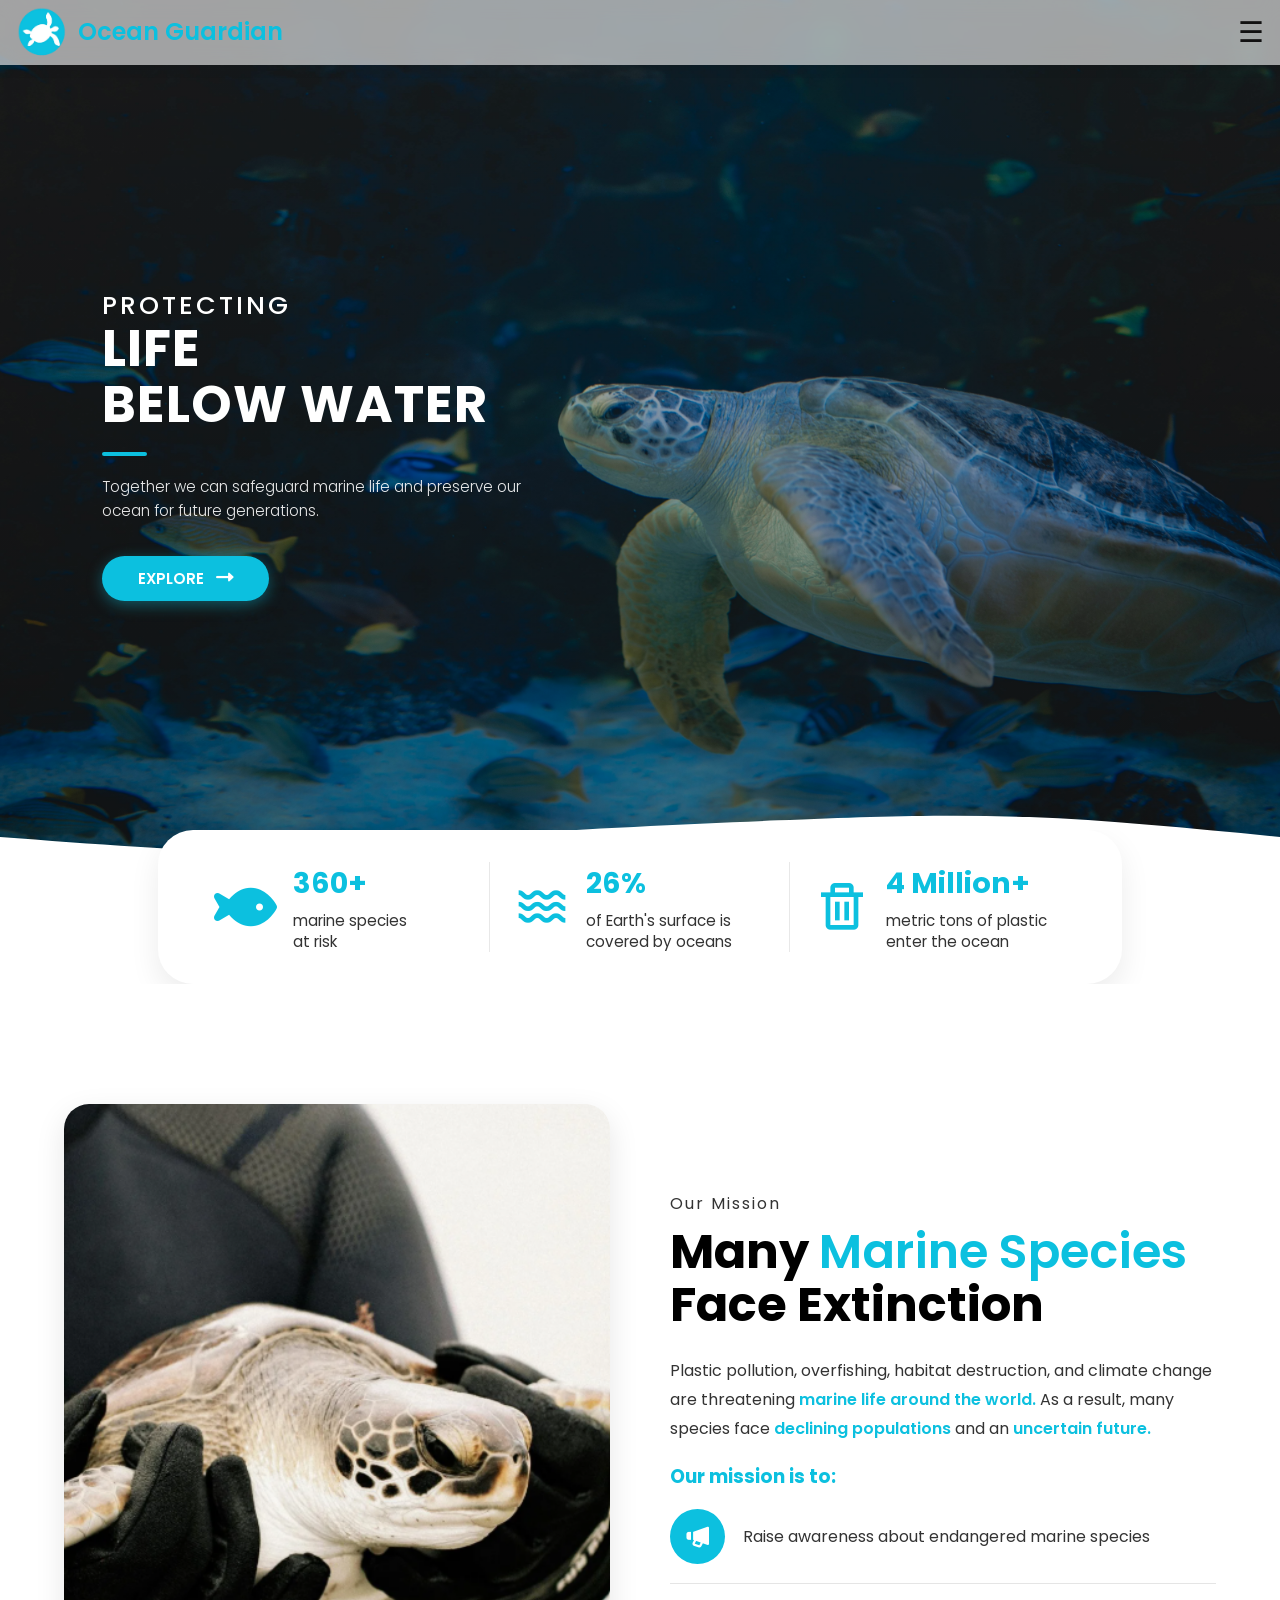
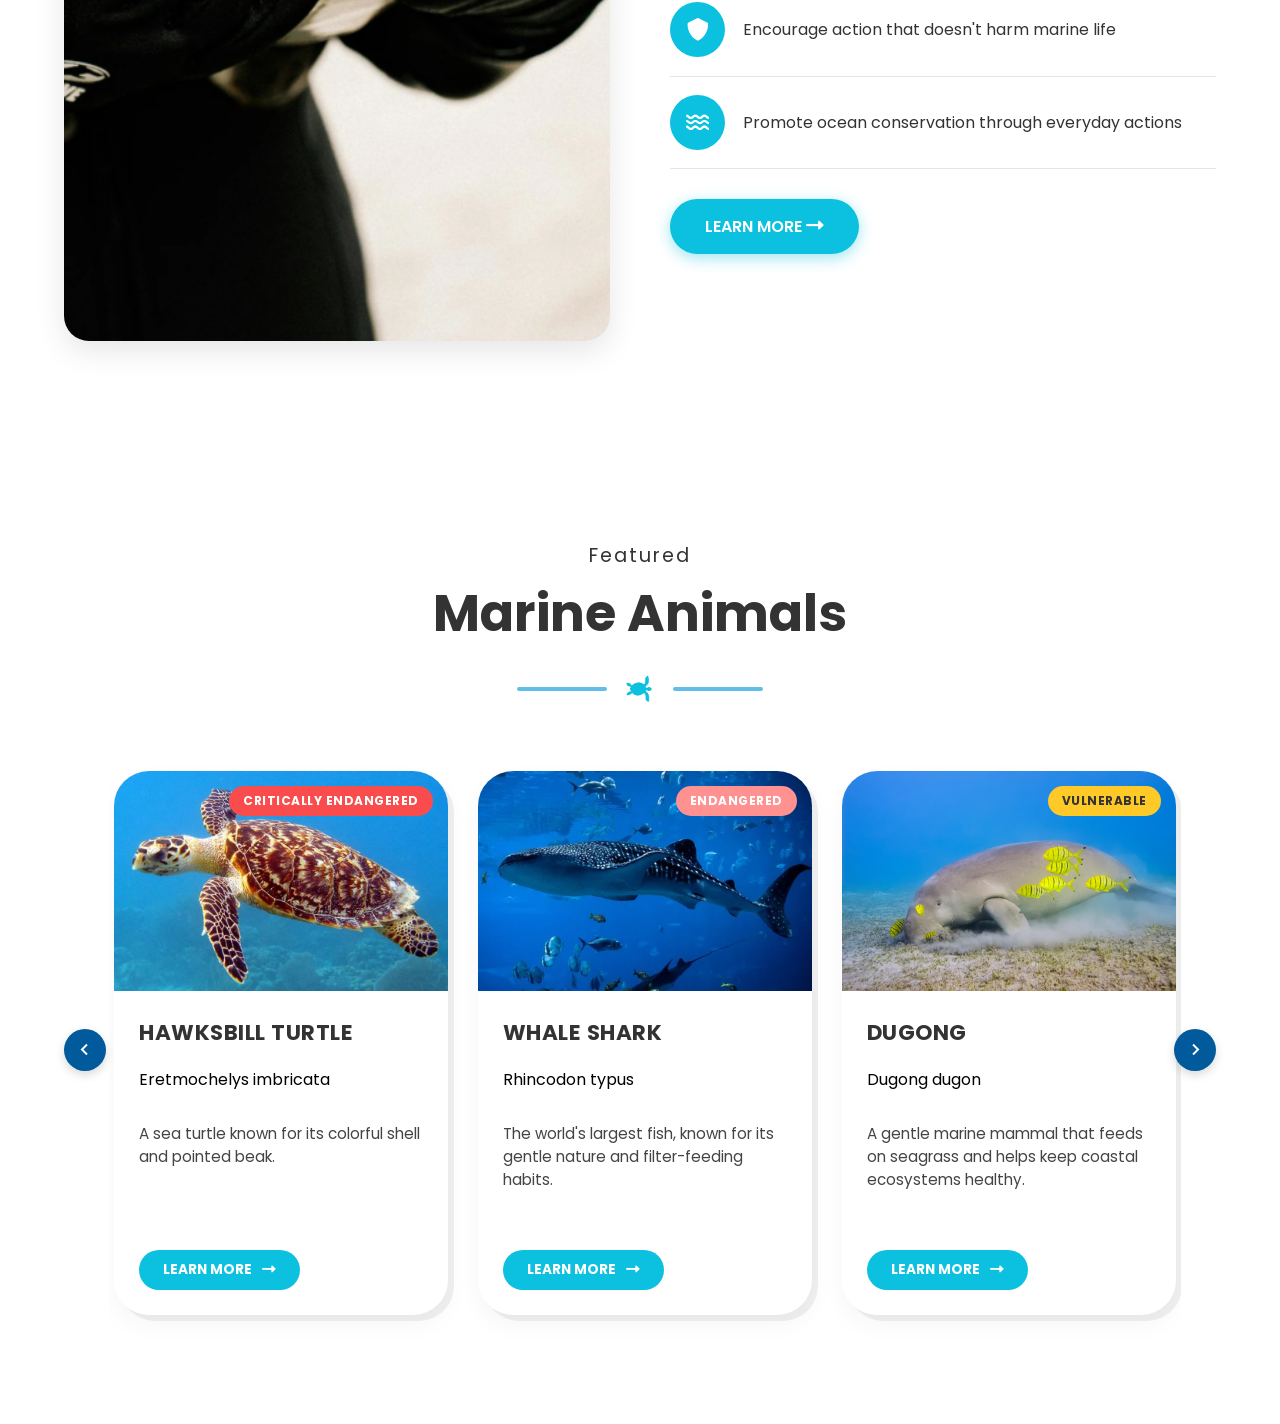
==== commit 719e5f56: "Add files via upload" ====
--- a/index.html
+++ b/index.html
@@ -99,7 +99,7 @@
                     </div>
                 </div>
 
-            <div class="stat-item" data-aos="zoom-in" data-aos-duration="1000">
+            <div class="stat-item" data-aos="zoom-in" data-aos-duration="800">
                 <i class="bx bx-water"></i>
                 <div>
                     <h3><span class="counter" data-target="71">0</span>%</h3>
@@ -107,7 +107,7 @@
                 </div>
             </div>
 
-            <div class="stat-item" data-aos="zoom-in" data-aos-duration="1200">
+            <div class="stat-item" data-aos="zoom-in" data-aos-duration="800">
                 <i class="bx bx-trash"></i>
                 <div>
                     <h3><span class="counter" data-target="11">0</span> Million+</h3>
--- a/style.css
+++ b/style.css
@@ -5,6 +5,13 @@
     overflow-x: hidden;
     font-family: 'Poppins', sans-serif;
     scroll-behavior: smooth;
+}
+
+.hero,
+.stats-section,
+.our-mission,
+.featured-animals {
+    overflow: hidden;
 }
 
 /* NavBar */
@@ -175,7 +182,7 @@
 
 .hero {
     margin-top: 0;
-    height: 100vh;
+    min-height: 100vh;
     width: 100%;
     position: relative;
     background: linear-gradient(rgba(0, 0, 0, 0.25), rgba(0, 0, 0, 0.45)), url('Image/herosectionimage.jpg') no-repeat center center/cover;
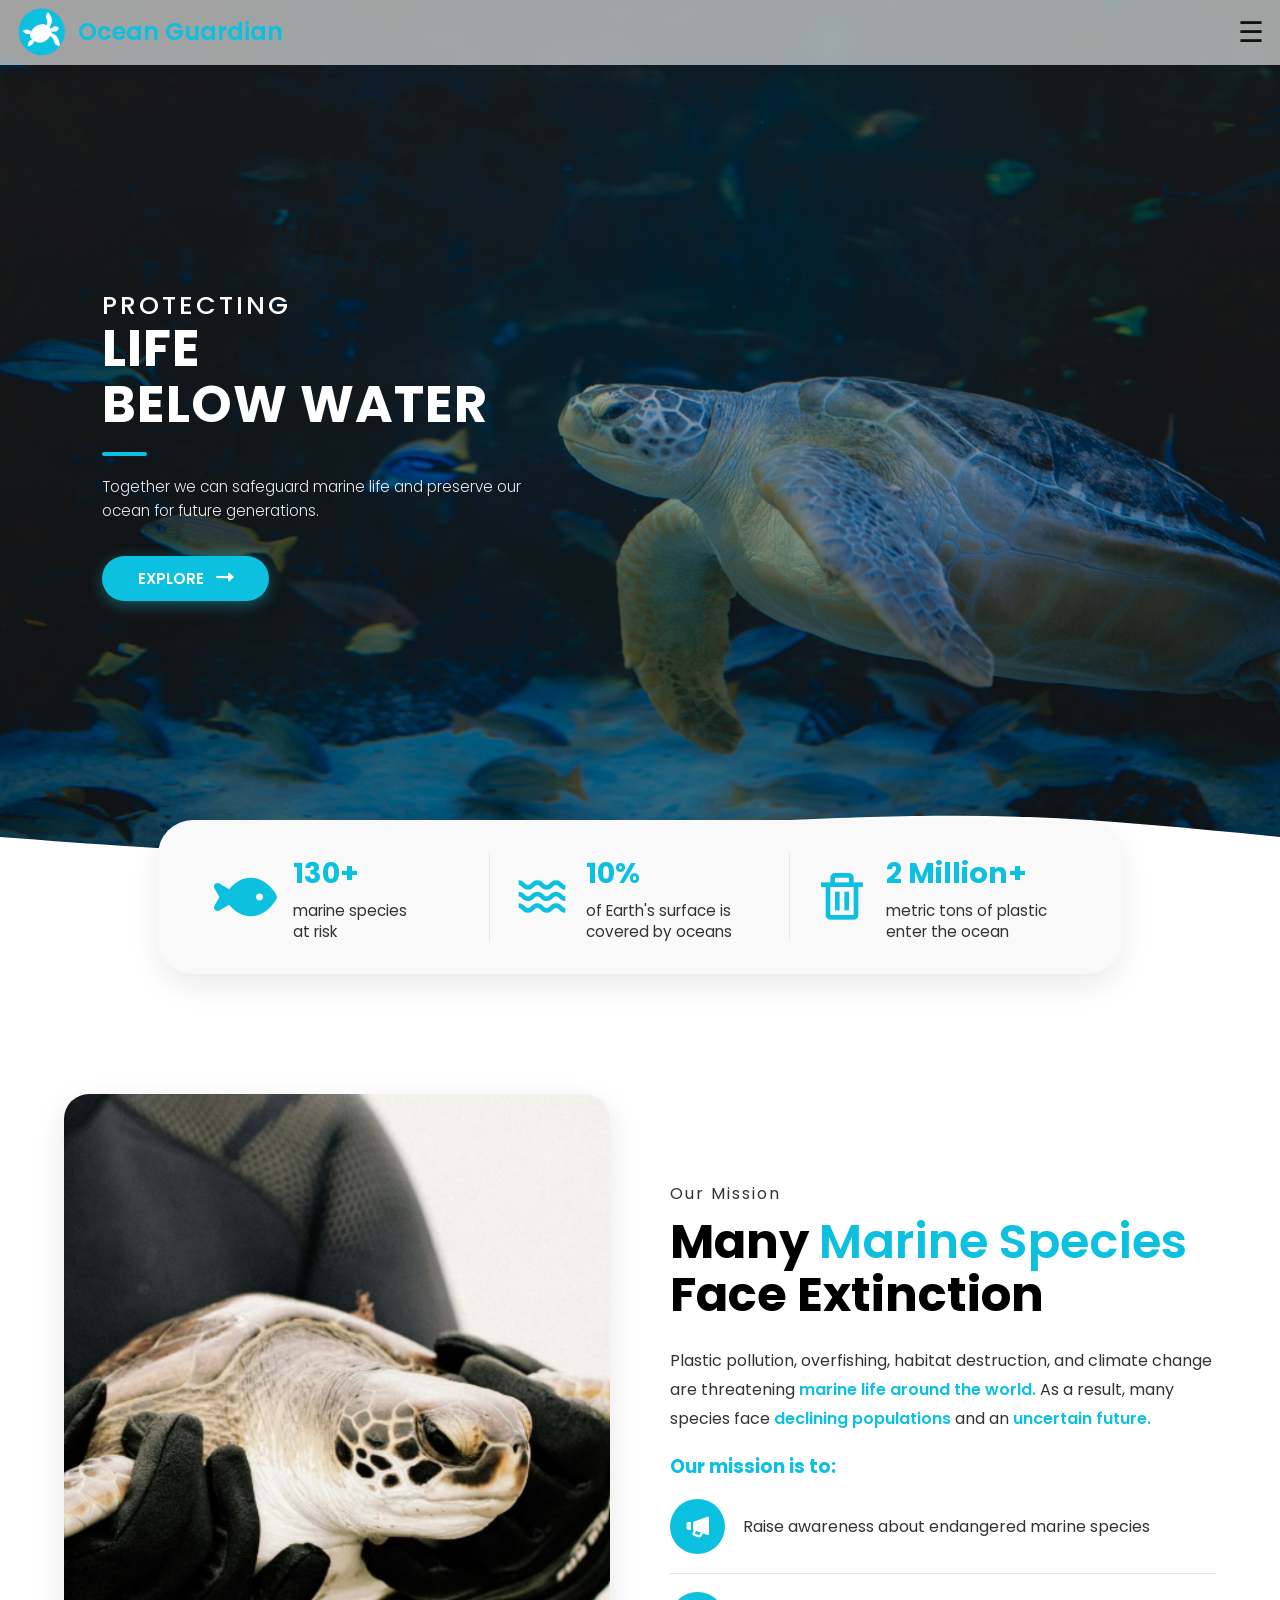
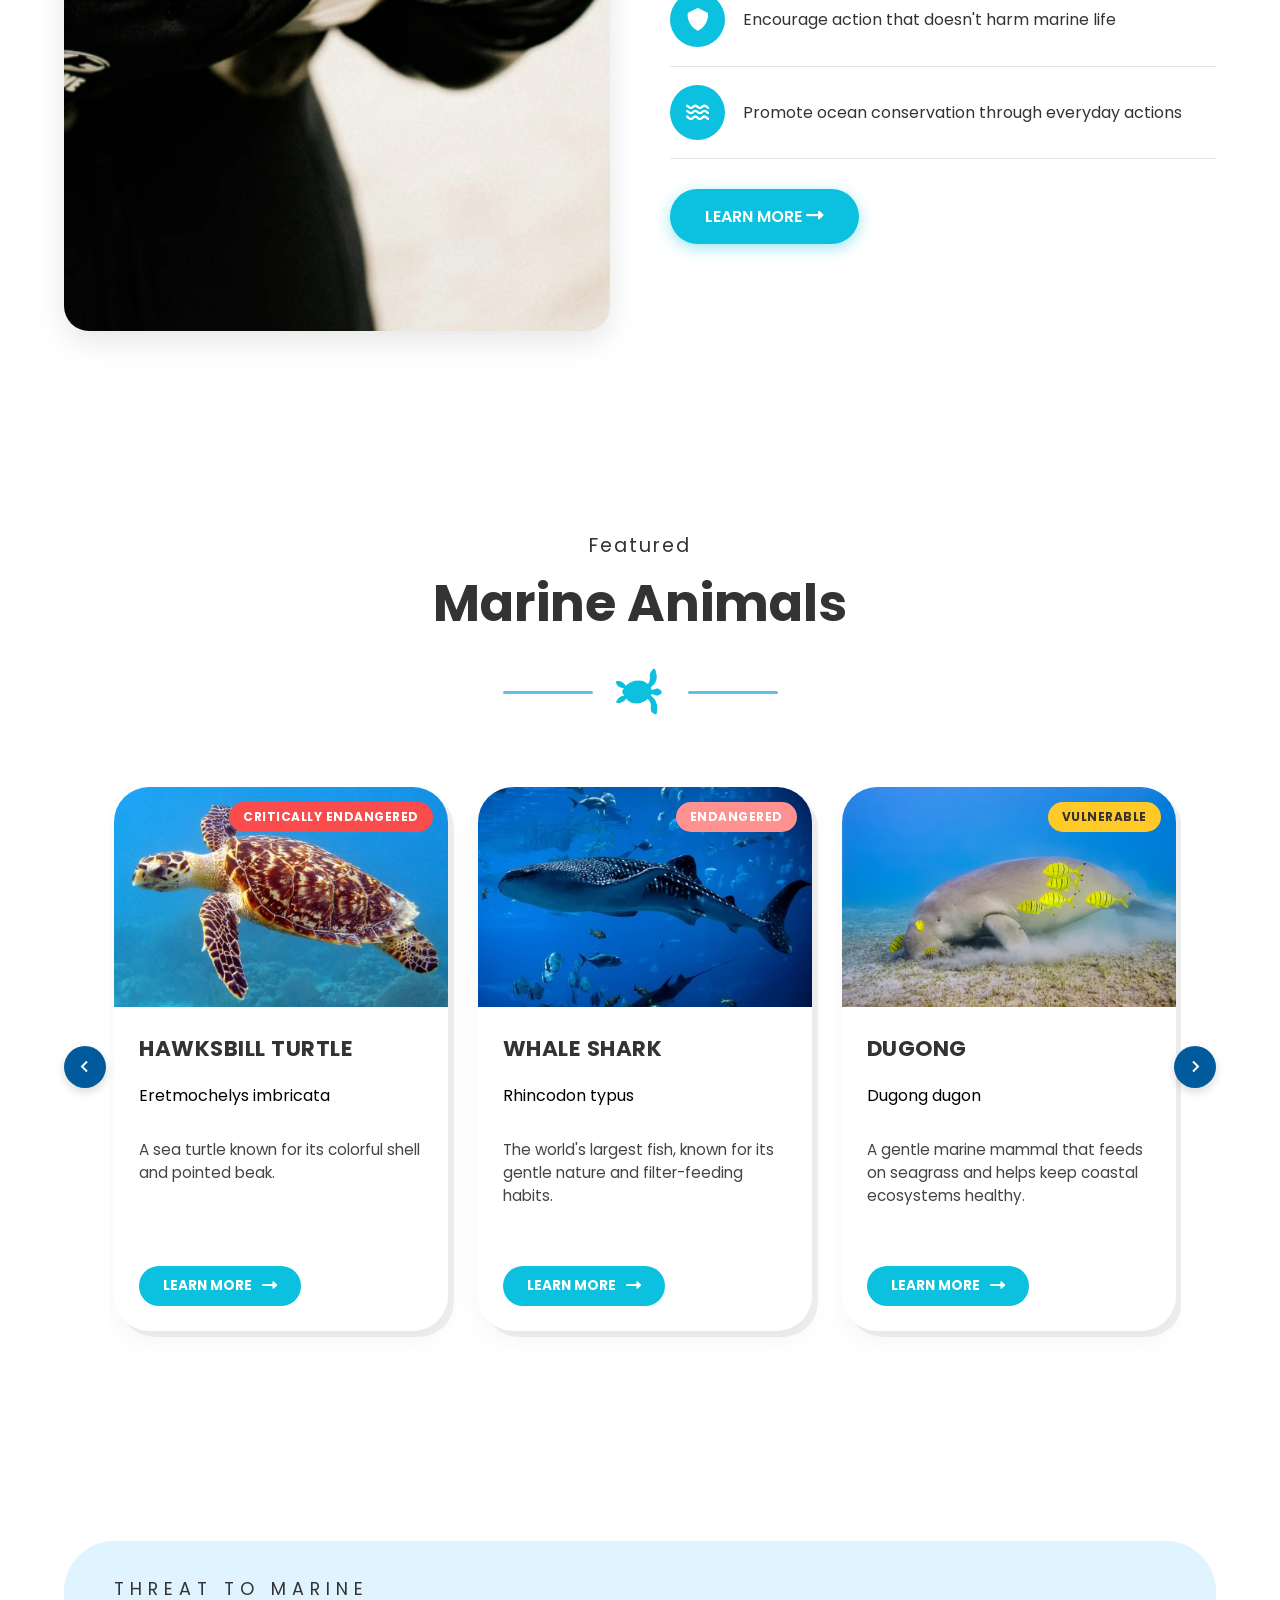
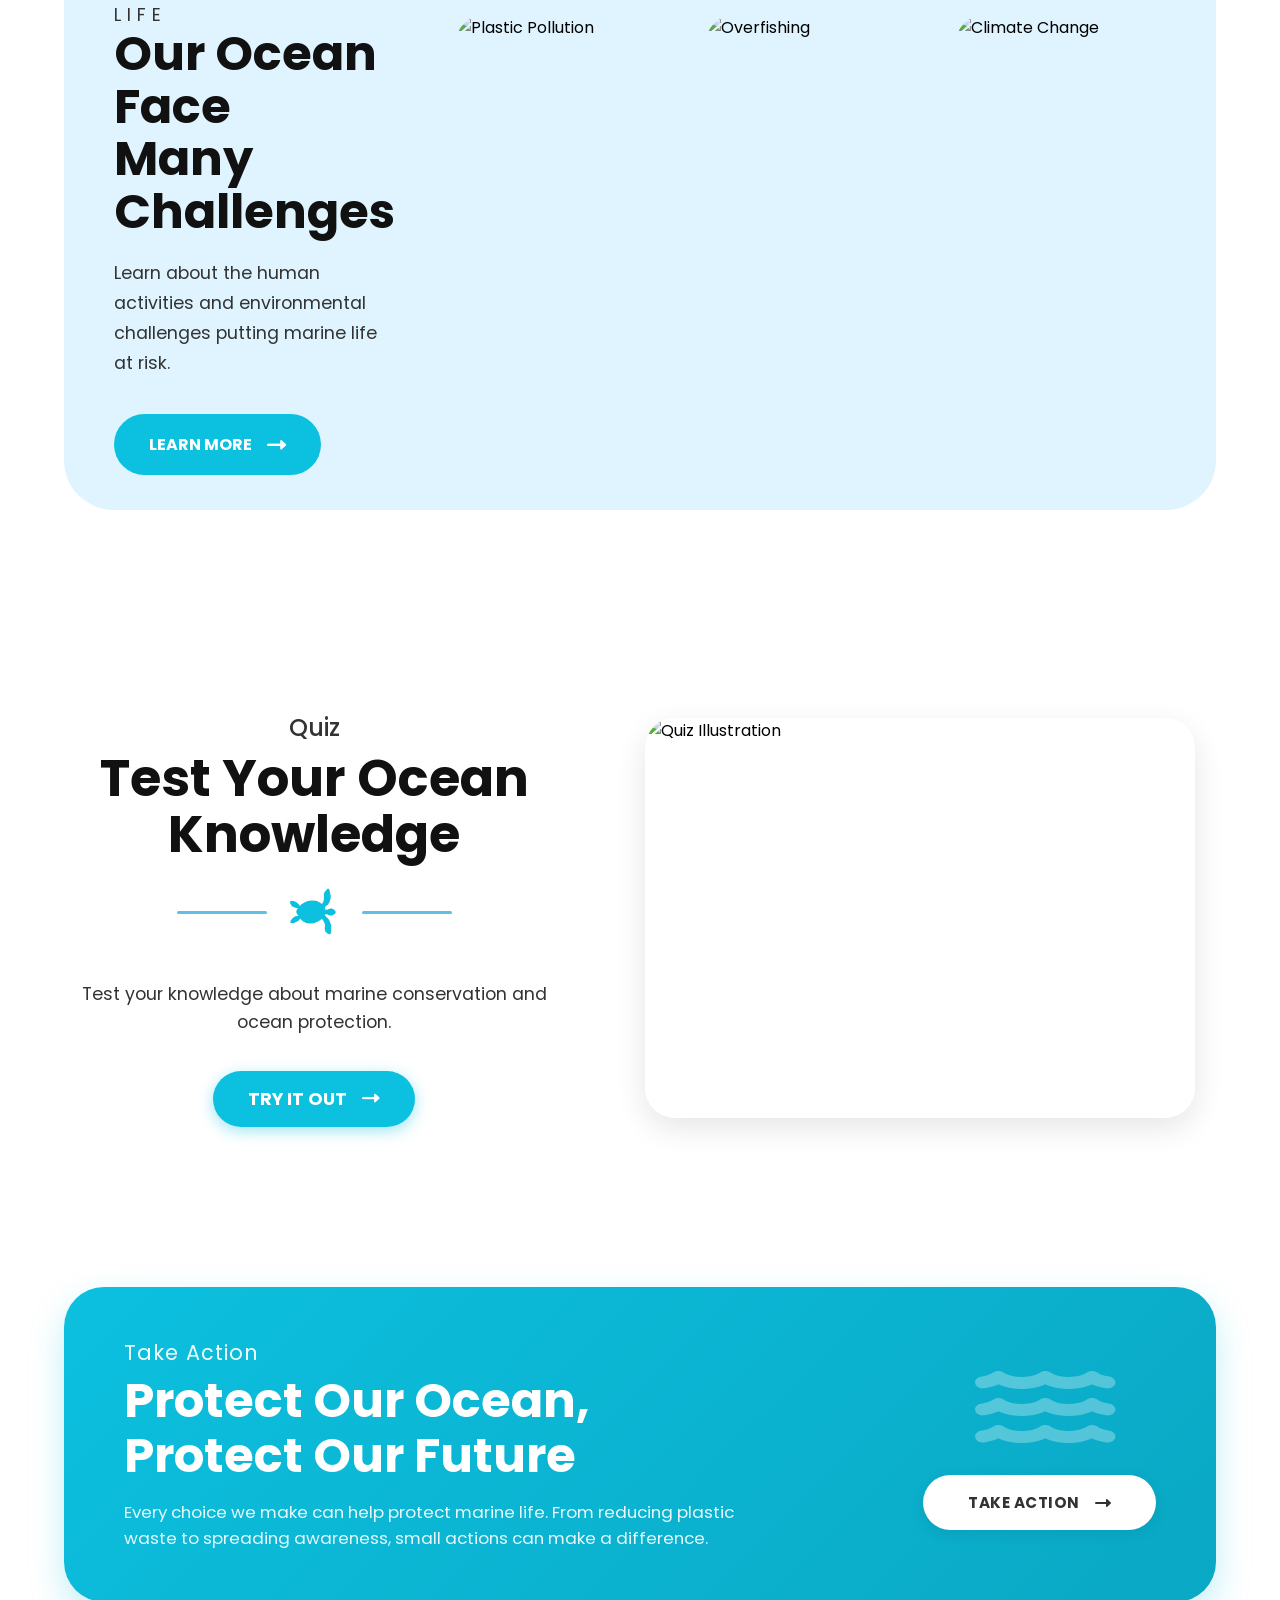
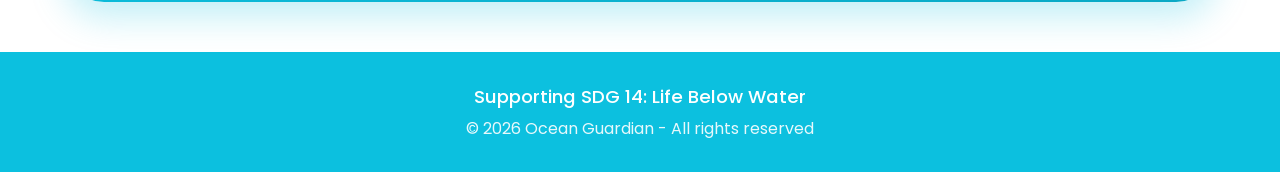
==== commit cb80eb7b: "Add files via upload" ====
--- a/index.html
+++ b/index.html
@@ -371,6 +371,106 @@
             </div>
         </section>
 
+        <!-- Threats section -->
+        <section class="threats-section">
+            <div class="threats-container">
+                <div class="threats-text" data-aos="fade-right" data-aos-duration="1000">
+                    <span class="threat-subtitle">Threat To Marine Life</span>
+                    <h2>Our Ocean Face <br>Many Challenges</h2>
+                    <p>Learn about the human activities and environmental challenges putting marine life at risk.</p>
+                    <a href="#" class="threat-btn">LEARN MORE<i class="fas fa-long-arrow-alt-right"></i></a>
+                </div>
+
+                <!-- Hover to view cards-->
+                <div class="threat-cards">
+                    
+                    <!-- Plastic Pollution -->
+                    <div class="threat-card" data-aos="fade-up" data-aos-duration="1000">
+                        <img src="Image/plasticpollution.jpg" alt="Plastic Pollution">
+                        <div class="threat-overlay">
+                            <div class="threat-icon">
+                                <i class="bx bx-trash"></i>
+                            </div>
+                            <h3>Plastic Pollution</h3>
+                            <p>Marine animals often mistake floating plastic bags for food, which can cause injury, starvation, or death.</p>
+                        </div>
+                    </div>
+
+                    <!-- Overfishing -->
+                    <div class="threat-card" data-aos="fade-up" data-aos-duration="1200">
+                        <img src="Image/overfishing.jpg" alt="Overfishing">
+                        <div class="threat-overlay">
+                            <div class="threat-icon">
+                                <i class="fa-solid fa-fish"></i>
+                            </div>
+                            <h3>Overfishing</h3>
+                            <p>Every day, huge numbers of fish are removed from the ocean, putting pressure on marine ecosystems and fish populations.</p>
+                        </div>
+                    </div>
+
+                    <!-- Climate Change -->
+                    <div class="threat-card" data-aos="fade-up" data-aos-duration="1400">
+                        <img src="Image/coralbleaching.jpg" alt="Climate Change">
+                        <div class="threat-overlay">
+                            <div class="threat-icon">
+                                <i class="fa-solid fa-temperature-three-quarters"></i>
+                            </div>
+                            <h3>Climate Change</h3>
+                            <p>Rising ocean temperatures cause corals to lose their color, leaving reefs weakened and vulnerable to damage.</p>
+                        </div>
+                    </div>
+                </div>
+            </div>
+        </section>
+
+        <section class="quiz-section" id="quiz">
+            <div class="quiz-container">
+                <div class="quiz-text" data-aos="fade-right" data-aos-duration="1000">
+                    <span class="quiz-subtitle">Quiz</span>
+                    <h2>Test Your Ocean <br>Knowledge</h2>
+                    <div class="divider">
+                        <span></span>
+                        <img src="Image/turtle.png" aria-keyshortcuts="Ocean Guardian Turtle" class="turtle-icon">
+                        <span></span>
+                    </div>
+                    <p>Test your knowledge about marine conservation and ocean protection.</p>
+                    <a href="#" class="quiz-btn">TRY IT OUT <i class="fas fa-long-arrow-alt-right"></i></a>
+                </div>
+                <div class="quiz-preview" data-aos="fade-left" data-aos-duration="1000">
+                    <div class="quiz-card">
+                        <img src="Image/mantaray.jpg" alt="Quiz Illustration" class="quiz-img">
+                        <div class="quiz-overlay">
+                            <div class="quiz-hover-icon">
+                                <i class="bx bx-water"></i>
+                            </div>
+                            <h3>Oceanic Manta Ray</h3>
+                        </div>
+                    </div>
+                </div>
+            </div>
+        </section>
+
+        <section class="action-section" data-aos="fade-up" data-aos-duration="1000">
+            <div class="action-container">
+                <div class="action-content">
+                    <span class="action-subtitle">Take Action</span>
+                    <h2>Protect Our Ocean, Protect Our Future</h2>
+                    <p>Every choice we make can help protect marine life. From reducing plastic waste to spreading awareness, small actions can make a difference.</p>
+                </div>
+                <div class="action-right">
+                    <div class="wave-graphic-container">
+                        <i class="fa-solid fa-water wave-icon-bg"></i>
+                    </div>
+                    <a href="#" class="action-btn">TAKE ACTION <i class="fas fa-long-arrow-alt-right"></i></a>
+                </div>
+            </div>
+
+            <footer class="footer">
+                <p class="footer-sdg">Supporting SDG 14: Life Below Water</p>
+                <p class="footer-copyright">&copy; 2026 Ocean Guardian - All rights reserved</p>
+            </footer>
+        </section>
+
         <!-- JavaScript -->
         <script src="app.js"></script>
     </body>
--- a/style.css
+++ b/style.css
@@ -334,13 +334,14 @@
 
 .stats-section {
     position: relative;
-    margin-top: -70px;
+    margin-top: -80px;
     z-index: 20;
     padding: 0 5%;
+    overflow: visible;
 }
 
 .stats-container {
-    background: #fff;
+    background: #f9f9f9;
     border-radius: 35px;
     box-shadow: 0 12px 30px rgba(0,0,0,0.08);
     display: grid;
@@ -404,6 +405,7 @@
 
 .our-mission {
     padding: 120px 5%;
+    overflow: visible;
 }
 
 .our-mission-content {
@@ -486,7 +488,7 @@
     padding: 15px 35px;
     border-radius: 50px;
     font-weight: 600;
-    transition: all 0.3s ease;
+    transition: transform 0.1s ease, background-color 0.1s ease;
     box-shadow: 0 4px 15px rgba(12, 192, 223, 0.4);
 }
 
@@ -497,7 +499,7 @@
 
 .mission-btn:hover {
     background-color: #0aa8c4;
-    transform: translateY(-5px);
+    transform: translateY(-5px) !important;
 }
 
 .mission-btn:hover i {
@@ -672,17 +674,14 @@
     transition: all 0.3s ease;
 }
 
-.card btn i {
+.card-btn i {
     font-size: 0.95rem;
-    transition: transform 0.3s ease;
+    transition: background-color 0.3s ease, transform 0.3s ease;
 }
 
 .card-btn:hover {
     background-color: #0aa8c4;
-}
-
-.card-btn:hover i {
-    transform: translateX(4px);
+    transform: translateY(-3px);
 }
 
 .slide-arrow {
@@ -705,7 +704,7 @@
     box-shadow: 0 4px 10px rgba(0, 0, 0, 0.15);
 }
 
-.slide-arrow hover {
+.slide-arrow:hover {
     background-color: #0cc0df;
 }
 
@@ -755,8 +754,474 @@
 }
 
 .divider .turtle-icon{
-    width:36px;       
+    width:65px;       
     height:auto;
     display:block;
     mix-blend-mode: multiply; 
+}
+
+/* Threat Section */
+
+.threats-section {
+    padding: 100px 5%;
+}
+
+.threats-container{
+    display: flex;
+    align-items: center;
+    gap: 60px;
+    background: #dff4ff;
+    border-radius: 50px;
+    padding: 35px 50px;
+}
+
+.threats-content {
+    display: flex;
+    align-items: center;
+    justify-content: space-between;
+    gap: 40px;
+}
+
+.threats-text {
+    flex: 1.2;
+    max-width: 500px;
+}
+
+.threat-subtitle {
+    font-size: 1.1rem;
+    letter-spacing: 6px;
+    text-transform: uppercase;
+    color: #333;
+    display: block;
+    margin-bottom: -40px;
+}
+
+.threats-text h2 {
+    font-size: 3rem;
+    line-height: 1.1;
+    font-weight: 700;
+    color: #111;
+    margin-bottom: 20px;
+}
+
+.threats-text p {
+    font-size: 1.1rem;
+    line-height: 1.7;
+    color: #333;
+    margin-bottom: 35px;
+}
+
+.threat-btn {
+    display: inline-flex;
+    align-items: center;
+    gap: 15px;
+    background: #0cc0df;
+    color: #ffffff;
+    padding: 18px 35px;
+    border-radius: 50px;
+    text-decoration: none;
+    font-weight: 700;
+    font-size: 1rem;
+    transition: 0.3s ease;
+}
+
+.threat-btn:hover {
+    background: #0aa8c4;
+    transform: translateY(-3px);
+}
+
+.threat-btn i {
+    font-size: 1.2rem;
+}
+
+.threat-cards{
+    display:flex;
+    gap:20px;
+    flex:1;
+    justify-content:flex-end;
+}
+
+.threat-card {
+    width: 230px;
+    height: 420px;
+    position: relative;
+    overflow: hidden;
+    border-radius: 30px;
+    flex-shrink: 0;
+}
+
+.threat-card img{
+    width: 100%;
+    height: 100%;
+    object-fit: cover;
+    transition: 0.4s ease;
+}
+
+.threat-overlay{
+    position: absolute;
+    inset: 0;
+    display: flex;
+    flex-direction: column;
+    justify-content:  center;
+    align-items: center;
+    text-align: center;
+    padding: 25px;
+    color: #ffffff;
+    opacity: 0;
+    transition: 0.4s ease;
+}
+
+.threat-card:hover img {
+    transform: scale(1.08);
+    filter: brightness(0.45);
+}
+
+.threat-card:hover .threat-overlay {
+    opacity: 1;
+    transform: translateY(0);
+}
+
+.threat-icon {
+    width: 50px;
+    height: 50px;
+    border-radius: 50%;
+    background: #ffffff;
+    color: #13c1e7;
+    display: flex;
+    justify-content: center;
+    align-items: center;
+    font-size: 1.5rem;
+    margin-bottom: 15px;
+}
+
+.threat-overlay h3 {
+    font-size: 1.3rem;
+    font-weight: 600;
+    margin-bottom: 10px;
+}
+
+.threat-overlay p {
+    font-size: 1rem;
+    line-height: 1.6;
+    color: #f5f5f5;
+}
+
+/* Quiz Section */
+
+.quiz-section {
+    padding: 100px 5%;
+    background-color: #ffffff;
+}
+
+.quiz-container {
+    display: flex;
+    align-items: center;
+    justify-content: space-between;
+    gap: 60px;
+    max-width: 1200px;
+    margin: 0 auto;
+}
+
+.quiz-text {
+    flex: 1;
+    max-width: 500px;
+    display: flex;
+    flex-direction: column;
+    justify-content: center;
+}
+
+.quiz-subtitle {
+    font-size: 1.5rem;
+    font-weight: 500;
+    color: #333;
+    display: block;
+    text-align: center;
+    margin-bottom: 5px;
+}
+
+.quiz-text h2 {
+    font-size: 3.2rem;
+    line-height: 1.1;
+    font-weight: 700;
+    color: #111;
+    text-align: center;
+    margin: 0;
+}
+
+.quiz-text .divider {
+    margin: 20px auto;
+}
+
+.quiz-text p {
+    font-size: 1.1rem;
+    line-height: 1.6;
+    color: #333;
+    text-align: center;
+    margin-bottom: 35px;
+}
+
+.quiz-btn {
+    display: inline-flex;
+    align-items: center;
+    gap: 15px;
+    background: #0cc0df;
+    color: #ffffff;
+    padding: 15px 35px;
+    border-radius: 50px;
+    text-decoration: none;
+    font-weight: 700;
+    font-size: 1.1rem;
+    transition: 0.3s ease;
+    box-shadow: 0 4px 15px rgba(12, 192, 223, 0.4);
+    margin: 0 auto;
+    width: max-content;
+}
+
+.quiz-btn:hover {
+    background: #0aa8c4;
+    transform: translateY(-3px);
+}
+
+.quiz-btn i {
+    font-size: 1.1rem;
+    transition: transform 0.3s ease;
+}
+
+.quiz-btn:hover i {
+    transform: translateX(5px);
+}
+
+.quiz-preview {
+    flex: 1;
+    display: flex;
+    justify-content: center;
+    align-items: center;
+    width: 100%;
+}
+
+.quiz-card {
+    position: relative;
+    width: 100%;
+    max-width: 550px;
+    height: 400px;
+    overflow: hidden;
+    border-radius: 30px;
+    box-shadow: 0 10px 30px rgba(0, 0, 0, 0.1);
+}
+
+.quiz-img {
+    width: 100%;
+    max-width: 550px;
+    height: 400px;
+    object-fit: cover;
+    display: block;
+    transition: transform 0.3s ease, filter 0.4s ease;
+}
+
+.quiz-overlay {
+    position: absolute;
+    inset: 0;
+    background: rgba(12, 192, 223, 0.85);
+    display: flex;
+    flex-direction: column;
+    justify-content: center;
+    align-items: center;
+    text-align: center;
+    padding: 30px;
+    color: #ffffff;
+    opacity: 0;
+    transform: translateY(15px);
+    transition: opacity 0.4s ease, transform 0.4s ease;
+    pointer-events: none;
+}
+
+.quiz-card:hover .quiz-img {
+    transform: scale(1.06);
+    filter: brightness(0.5);
+}
+
+.quiz-card:hover .quiz-overlay {
+    opacity: 1;
+    transform: translateY(0);
+}
+
+.quiz-hover-icon {
+    width: 55px;
+    height: 55px;
+    border-radius: 50%;
+    background: #ffffff;
+    color: #0cc0df;
+    display: flex;
+    justify-content: center;
+    align-items: center;
+    font-size: 1.6rem;
+    margin-bottom: 15px;
+}
+
+.quiz-overlay h3 {
+    font-size: 1.6rem;
+    font-weight: 600;
+    margin: 0 0 10px 0;
+    letter-spacing: 0.5px;
+}
+
+.quiz-overlay p {
+    font-size: 0.95rem;
+    line-height: 1.5;
+    color: #f5f5f5;
+    margin: 0 !important;
+}
+
+/* Mobile - quiz section */
+@media (max-width: 992px) {
+    .quiz-container {
+        flex-direction: column;
+        text-align: center;
+        gap: 45px;
+    }
+
+    .quiz-card {
+        height: 300px;
+        max-width: 100%;
+    }
+}
+
+@media (max-width: 480px) {
+    .quiz-text h2 {
+        font-size: 2.4rem;
+    }
+}
+
+/* Action part & footer */
+
+.action-section {
+    padding: 60px 0 0 0;
+    background-color: #ffffff;
+    display: flex;
+    flex-direction: column;
+    align-items: center;
+    gap: 50px;
+}
+
+.action-container {
+    width: 90%;
+    max-width: 1200px;
+    background: linear-gradient(135deg, #0cc0df 0%, #0aa8c4 100%);
+    border-radius: 40px;
+    padding: 50px 60px;
+    display: flex;
+    align-items: center;
+    justify-content: space-between;
+    gap: 40px;
+    position: relative;
+    box-shadow: 0 15px 35px rgba(12, 192, 223, 0.25);
+    box-sizing: border-box;
+    overflow: hidden;
+}
+
+.action-content {
+    flex: 1.4;
+    color: #ffffff;
+}
+
+.action-subtitle {
+    font-size: 1.3rem;
+    font-weight: 400;
+    letter-spacing: 1px;
+    opacity: 0.95;
+    display: block;
+    margin-bottom: 5px;
+}
+
+.action-content h2 {
+    font-size: 3rem;
+    font-weight: 700;
+    margin: 0 0 15px 0;
+    line-height: 1.15;
+}
+
+.action-content p {
+    font-size: 1.05rem;
+    line-height: 1.6;
+    margin: 0;
+    opacity: 0.9;
+    max-width: 650px;
+}
+
+.action-right {
+    flex: 0.8;
+    display: flex;
+    flex-direction: column;
+    align-items: flex-end;
+    justify-content: center;
+    gap: 20px;
+    z-index: 2;
+}
+
+.wave-graphic-container {
+    width: 100%;
+    display: flex;
+    justify-content: flex-end;
+    padding-right: 57px;
+}
+
+.wave-icon-bg {
+    font-size: 6rem;
+    color: rgba(255, 255, 255, 0.3);
+    transform: scaleX(1.3);
+}
+
+.action-btn {
+    display: inline-flex;
+    align-items: center;
+    gap: 15px;
+    background: #ffffff;
+    color: #333;
+    padding: 16px 45px;
+    border-radius: 50px;
+    text-decoration: none;
+    font-weight: 700;
+    font-size: 0.95rem;
+    letter-spacing: 0.5px;
+    transition: all 0.3s ease;
+    box-shadow: 0 4px 15px rgba(0, 0, 0, 0.08);
+    white-space: nowrap;
+}
+
+.action-btn i {
+    font-size: 1rem;
+    transition: transform 0.3s ease;
+}
+
+.action-btn:hover {
+    transform: translateY(-3px);
+    box-shadow: 0 8px 20px rgba(0, 0, 0, 0.15);
+}
+
+.action-btn:hover {
+    transform: translateX(5px);
+}
+
+.footer {
+    text-align: center;
+    width: 100%;
+    background-color: #0cc0df;
+    padding: 25px 20px;
+    box-sizing: border-box;
+}
+
+.footer p {
+    margin: 6px 0;
+    color: #ffffff;
+}
+
+.footer-sdg {
+    font-size: 1.15rem;
+    font-weight: 500;
+}
+
+.footer-copyright {
+    font-size: 1rem;
+    font-weight: 400;
+    opacity: 0.9;
 }
